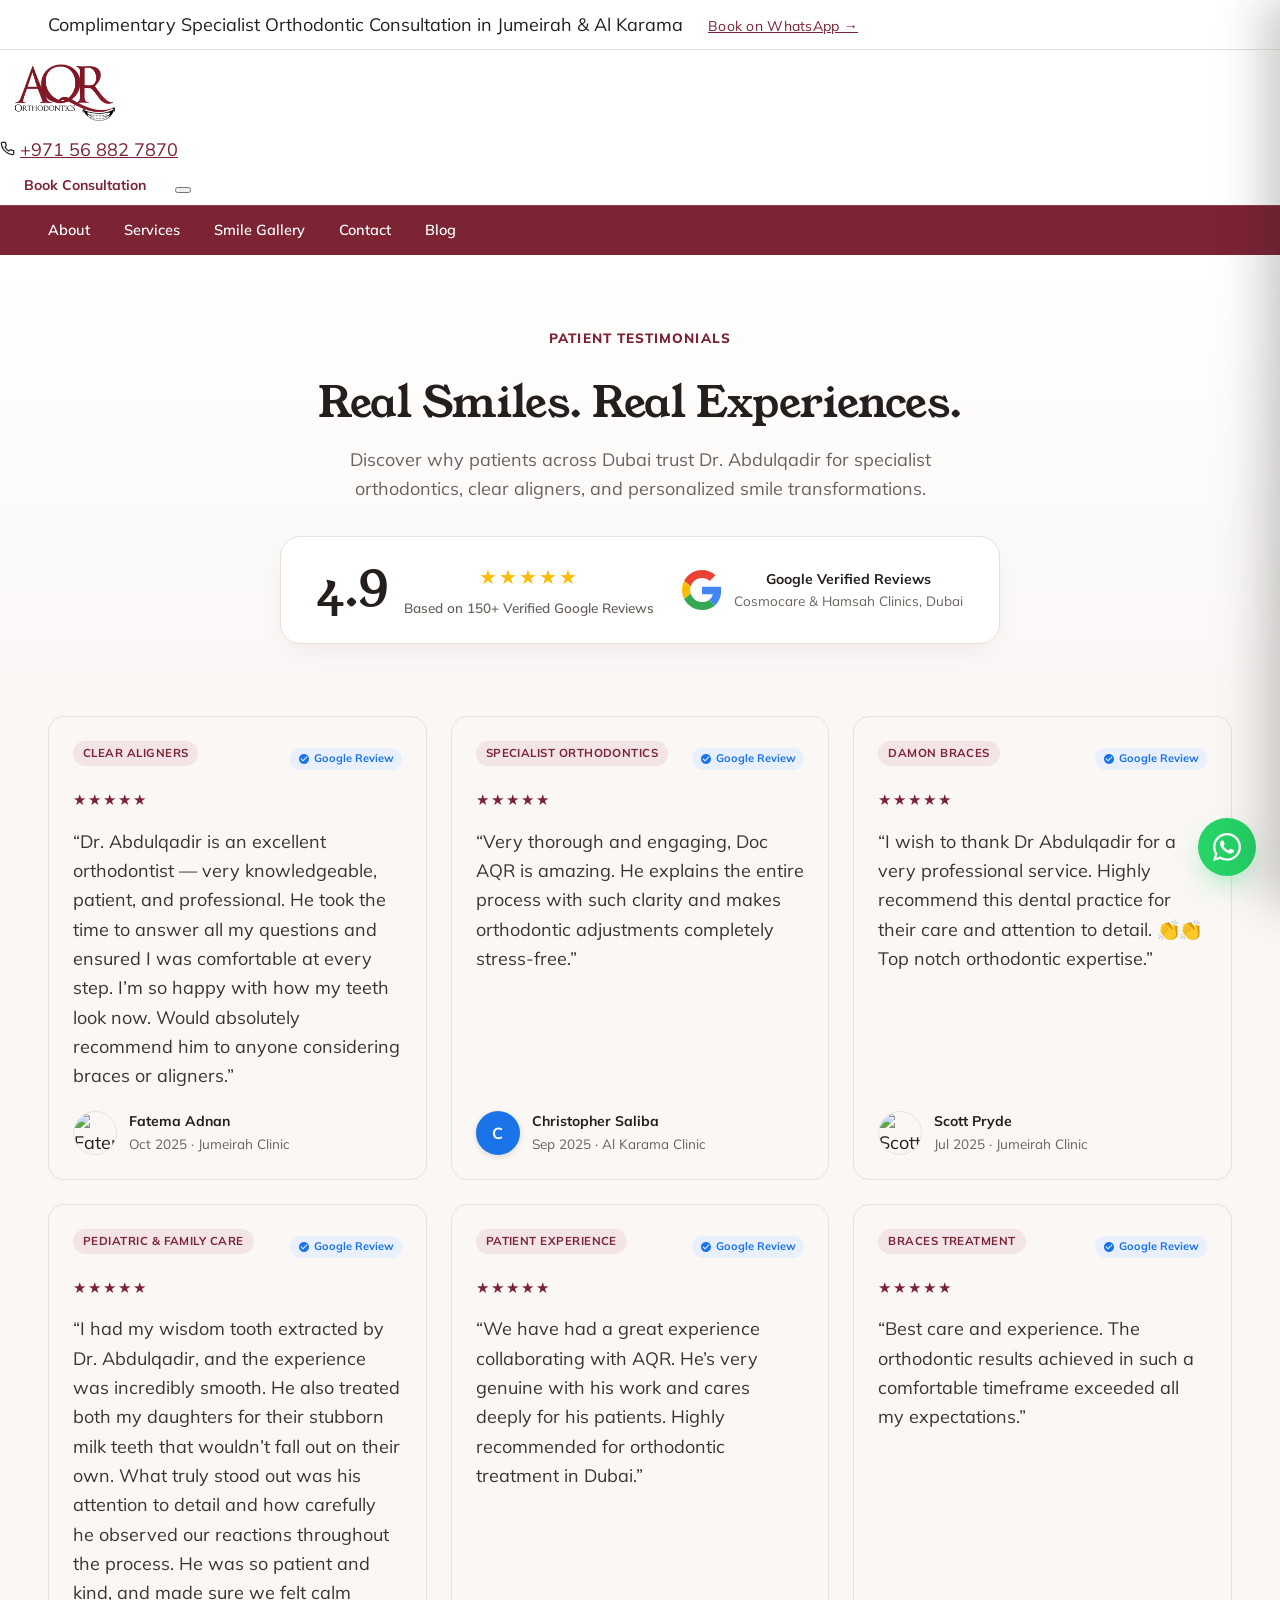
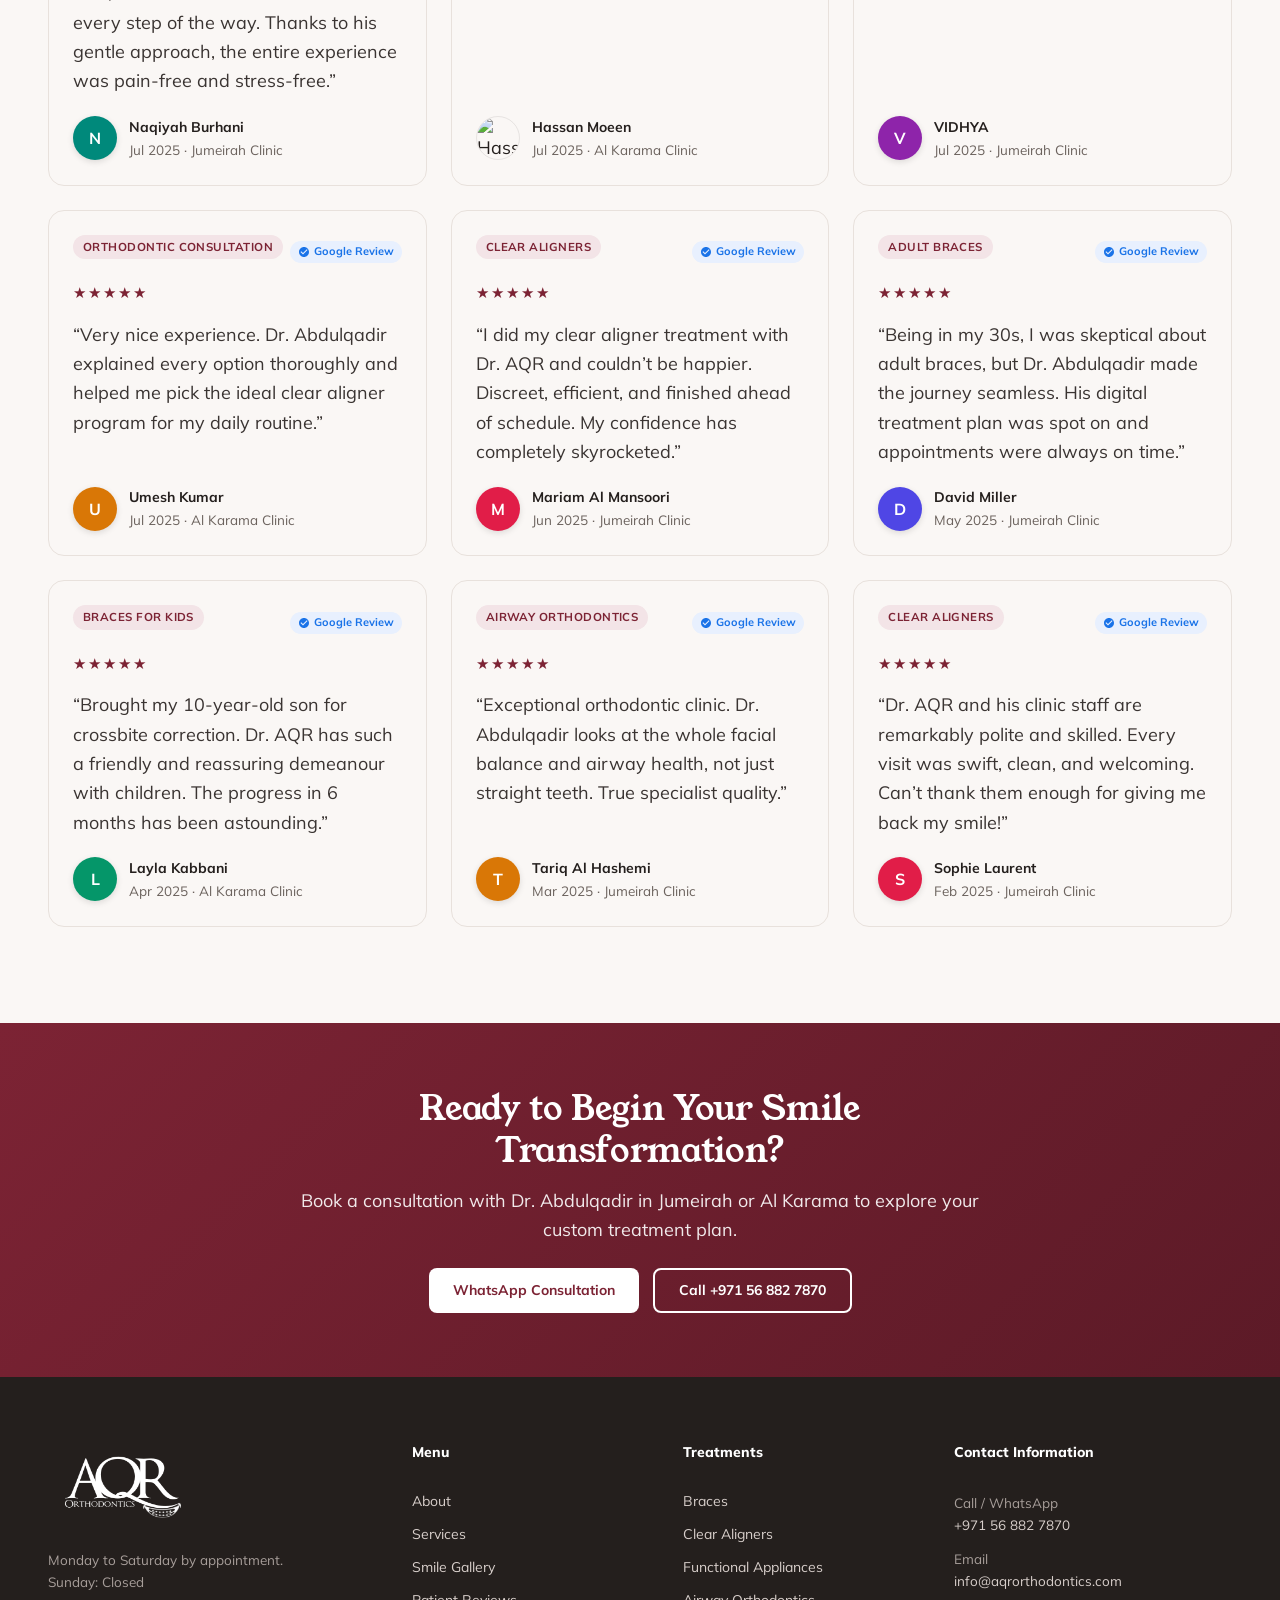
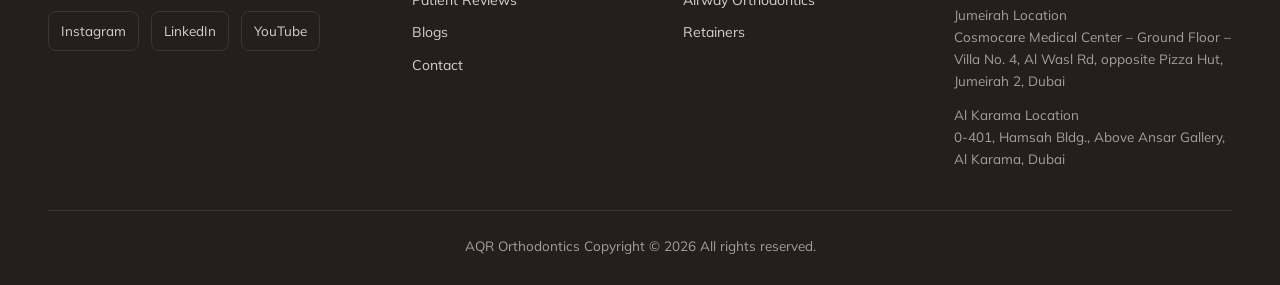
==== reviews.html @ ce96888a "enhancement" ====
<!DOCTYPE html>
<html lang="en">

<head>
  <meta charset="UTF-8">
  <meta name="viewport" content="width=device-width, initial-scale=1.0">
  <title>Patient Reviews &amp; Testimonials | AQR Orthodontics Dubai</title>
  <meta name="description"
    content="Read verified Google reviews and testimonials from patients treated by Dr. Abdulqadir at AQR Orthodontics in Jumeirah &amp; Al Karama, Dubai. 4.9-star rated orthodontist.">
  <link rel="icon" type="image/png" href="assets/aqr-logo.png">

  <!-- Google Fonts -->
  <link rel="preconnect" href="https://fonts.googleapis.com">
  <link rel="preconnect" href="https://fonts.gstatic.com" crossorigin>
  <link
    href="https://fonts.googleapis.com/css2?family=Mulish:ital,wght@0,300..900;1,300..900&amp;family=Young+Serif&amp;display=swap"
    rel="stylesheet">

  <link rel="stylesheet" href="css/styles.css">
</head>

<body>

  <!-- =========================================================
     TOP CONSULTATION ANNOUNCEMENT BAR
========================================================= -->
  <aside class="topbar" aria-label="Announcement">
    <div class="topbar__inner">
      <span class="topbar__text">Complimentary Specialist Orthodontic Consultation in Jumeirah &amp; Al Karama</span>
      <a href="https://api.whatsapp.com/send/?phone=971568827870&amp;text=Hi+AQR!+I+want+to+book+a+consultation&amp;type=phone_number&amp;app_absent=0"
        class="topbar__cta" target="_blank" rel="noopener">Book on WhatsApp &rarr;</a>
    </div>
  </aside>

  <!-- =========================================================
     HEADER &amp; NAVIGATION
========================================================= -->
  <header class="site-header">
    <a href="index.html" class="logo" aria-label="AQR Orthodontics homepage">
      <img src="assets/aqr-logo.png" alt="AQR Orthodontics" width="130" height="85">
    </a>

    <div class="header-right">
      <div class="header-phone">
        <svg viewBox="0 0 24 24" width="15" height="15" fill="none" stroke="currentColor" stroke-width="2"
          stroke-linecap="round" stroke-linejoin="round" aria-hidden="true">
          <path
            d="M22 16.92v3a2 2 0 0 1-2.18 2 19.79 19.79 0 0 1-8.63-3.07 19.5 19.5 0 0 1-6-6 19.79 19.79 0 0 1-3.07-8.67A2 2 0 0 1 4.11 2h3a2 2 0 0 1 2 1.72 12.84 12.84 0 0 0 .7 2.81 2 2 0 0 1-.45 2.11L8.09 9.91a16 16 0 0 0 6 6l1.27-1.27a2 2 0 0 1 2.11-.45 12.84 12.84 0 0 0 2.81.7A2 2 0 0 1 22 16.92z" />
        </svg>
        <a href="tel:+971568827870">+971 56 882 7870</a>
      </div>

      <a href="https://api.whatsapp.com/send/?phone=971568827870&amp;text=Hi+AQR!+I+want+to+book+a+consultation&amp;type=phone_number&amp;app_absent=0"
        class="btn btn--primary" target="_blank" rel="noopener">Book Consultation</a>

      <button type="button" class="menu-toggle" id="menu-toggle" aria-label="Open navigation menu"
        aria-controls="mobile-drawer" aria-expanded="false">
        <span class="menu-toggle__bar"></span>
        <span class="menu-toggle__bar"></span>
        <span class="menu-toggle__bar"></span>
      </button>
    </div>

    <!-- Desktop Main Navigation (No Reviews link per user specification) -->
    <nav class="mainnav" id="desktop-nav" aria-label="Primary">
      <a href="index.html#about">About</a>
      <a href="index.html#services">Services</a>
      <a href="smile-gallery.html">Smile Gallery</a>
      <a href="index.html#contact">Contact</a>
      <a href="https://aqrorthodontics.com/orthondontic-blog/">Blog</a>
    </nav>
  </header>

  <!-- Mobile &amp; Tablet Navigation Drawer &amp; Overlay -->
  <div class="mobile-drawer-overlay" id="mobile-drawer-overlay" aria-hidden="true"></div>
  <aside class="mobile-drawer" id="mobile-drawer" aria-label="Mobile Navigation" aria-hidden="true">
    <div class="mobile-drawer__header">
      <a href="index.html" class="mobile-drawer__logo" aria-label="AQR Orthodontics home">
        <img src="assets/aqr-logo.png" alt="AQR Orthodontics logo" width="110" height="72">
      </a>
      <button type="button" class="mobile-drawer__close" id="mobile-drawer-close" aria-label="Close menu">
        <svg viewBox="0 0 24 24" width="20" height="20" fill="none" stroke="currentColor" stroke-width="2.2"
          stroke-linecap="round" stroke-linejoin="round">
          <line x1="18" y1="6" x2="6" y2="18"></line>
          <line x1="6" y1="6" x2="18" y2="18"></line>
        </svg>
      </button>
    </div>

    <div class="mobile-drawer__body">
      <nav class="mobile-drawer__nav" aria-label="Mobile primary navigation">
        <a href="index.html#about" class="mobile-drawer__link">About Dr. AQR</a>
        <a href="index.html#services" class="mobile-drawer__link">Treatments &amp; Services</a>
        <a href="smile-gallery.html" class="mobile-drawer__link">Smile Gallery</a>
        <a href="index.html#contact" class="mobile-drawer__link">Clinics &amp; Contact</a>
        <a href="https://aqrorthodontics.com/orthondontic-blog/" class="mobile-drawer__link">Orthodontic Blog</a>
      </nav>

      <div class="mobile-drawer__contact">
        <div class="mobile-drawer__contact-item">
          <span class="mobile-drawer__contact-label">Call or WhatsApp</span>
          <a href="tel:+971568827870" class="mobile-drawer__contact-val">+971 56 882 7870</a>
        </div>
        <div class="mobile-drawer__contact-item">
          <span class="mobile-drawer__contact-label">Email Inquiries</span>
          <a href="mailto:info@aqrorthodontics.com" class="mobile-drawer__contact-val">info@aqrorthodontics.com</a>
        </div>
        <div class="mobile-drawer__contact-item">
          <span class="mobile-drawer__contact-label">Clinic Locations</span>
          <span class="mobile-drawer__contact-val">Jumeirah 2 &amp; Al Karama, Dubai</span>
        </div>
      </div>
    </div>

    <div class="mobile-drawer__footer">
      <a href="https://api.whatsapp.com/send/?phone=971568827870&amp;text=Hi+AQR!+I+want+to+book+a+consultation&amp;type=phone_number&amp;app_absent=0"
        class="btn btn--primary mobile-drawer__btn" target="_blank" rel="noopener">Book Consultation</a>
    </div>
  </aside>

  <main>
    <!-- =========================================================
       REVIEWS HERO &amp; GOOGLE SUMMARY
    ========================================================= -->
    <section class="reviews-page-hero">
      <div class="reviews-page-hero__inner">
        <span class="eyebrow">Patient Testimonials</span>
        <h1>Real Smiles. Real Experiences.</h1>
        <p>Discover why patients across Dubai trust Dr. Abdulqadir for specialist orthodontics, clear aligners, and personalized smile transformations.</p>

        <!-- Google Rating Summary Flash Card -->
        <div class="reviews-summary-card">
          <div class="reviews-summary-card__score">
            <span class="reviews-summary-card__num">4.9</span>
            <div>
              <div class="reviews-summary-card__stars" aria-label="5 out of 5 stars">&#9733;&#9733;&#9733;&#9733;&#9733;</div>
              <div class="reviews-summary-card__count">Based on 150+ Verified Google Reviews</div>
            </div>
          </div>

          <div class="reviews-summary-card__google">
            <svg viewBox="0 0 48 48" width="40" height="40" aria-hidden="true">
              <path fill="#EA4335" d="M24 9.5c3.54 0 6.71 1.22 9.21 3.6l6.85-6.85C35.9 2.38 30.47 0 24 0 14.62 0 6.51 5.38 2.56 13.22l7.98 6.19C12.43 13.72 17.74 9.5 24 9.5z"/>
              <path fill="#4285F4" d="M46.98 24.55c0-1.57-.15-3.09-.38-4.55H24v9.02h12.94c-.58 2.96-2.26 5.48-4.78 7.18l7.73 6c4.51-4.18 7.09-10.36 7.09-17.65z"/>
              <path fill="#FBBC05" d="M10.53 28.59c-.48-1.45-.76-2.99-.76-4.59s.27-3.14.76-4.59l-7.98-6.19C.92 16.46 0 20.12 0 24c0 3.88.92 7.54 2.56 10.78l7.97-6.19z"/>
              <path fill="#34A853" d="M24 48c6.48 0 11.93-2.13 15.89-5.81l-7.73-6c-2.15 1.45-4.92 2.3-8.16 2.3-6.26 0-11.57-4.22-13.47-9.91l-7.98 6.19C6.51 42.62 14.62 48 24 48z"/>
            </svg>
            <div>
              <div style="font-weight: 700; font-size: 14px; color: var(--text);">Google Verified Reviews</div>
              <div style="font-size: var(--caption-floor); color: var(--text-muted);">Cosmocare &amp; Hamsah Clinics, Dubai</div>
            </div>
          </div>
        </div>
      </div>
    </section>

    <!-- =========================================================
       REVIEWS FLASH CARDS GRID
    ========================================================= -->
    <section class="reviews-page-grid">
      <div class="reviews-page-grid__inner">

        <!-- Review 1: Fatema Adnan -->
        <article class="review-card">
          <div style="display: flex; justify-content: space-between; align-items: center;">
            <span class="review-card__tag">Clear Aligners</span>
            <span class="review-card__google-badge">
              <svg viewBox="0 0 24 24" width="12" height="12" fill="currentColor"><path d="M12 2C6.48 2 2 6.48 2 12s4.48 10 10 10 10-4.48 10-10S17.52 2 12 2zm-2 15l-5-5 1.41-1.41L10 14.17l7.59-7.59L19 8l-9 9z"/></svg>
              Google Review
            </span>
          </div>
          <div class="review-card__stars" aria-label="5 out of 5 stars">&#9733;&#9733;&#9733;&#9733;&#9733;</div>
          <p>&ldquo;Dr. Abdulqadir is an excellent orthodontist — very knowledgeable, patient, and professional. He took the time to answer all my questions and ensured I was comfortable at every step. I&rsquo;m so happy with how my teeth look now. Would absolutely recommend him to anyone considering braces or aligners.&rdquo;</p>
          <div class="review-card__author">
            <img
              src="https://aqrorthodontics.com/wp-content/uploads/2026/02/ChIJ5ZFYsEpDXz4R3YuX99fKbTQ_ed50928ca0d69084a063a001d5b5c2c1.jpg"
              alt="Fatema Adnan" class="review-card__avatar" loading="lazy">
            <div>
              <div class="review-card__name">fatema adnan</div>
              <div class="review-card__date">Oct 2025 &middot; Jumeirah Clinic</div>
            </div>
          </div>
        </article>

        <!-- Review 2: Christopher Saliba -->
        <article class="review-card">
          <div style="display: flex; justify-content: space-between; align-items: center;">
            <span class="review-card__tag">Specialist Orthodontics</span>
            <span class="review-card__google-badge">
              <svg viewBox="0 0 24 24" width="12" height="12" fill="currentColor"><path d="M12 2C6.48 2 2 6.48 2 12s4.48 10 10 10 10-4.48 10-10S17.52 2 12 2zm-2 15l-5-5 1.41-1.41L10 14.17l7.59-7.59L19 8l-9 9z"/></svg>
              Google Review
            </span>
          </div>
          <div class="review-card__stars" aria-label="5 out of 5 stars">&#9733;&#9733;&#9733;&#9733;&#9733;</div>
          <p>&ldquo;Very thorough and engaging, Doc AQR is amazing. He explains the entire process with such clarity and makes orthodontic adjustments completely stress-free.&rdquo;</p>
          <div class="review-card__author">
            <div class="review-card__avatar review-card__avatar--initial review-card__avatar--blue" aria-hidden="true">C</div>
            <div>
              <div class="review-card__name">christopher saliba</div>
              <div class="review-card__date">Sep 2025 &middot; Al Karama Clinic</div>
            </div>
          </div>
        </article>

        <!-- Review 3: Scott Pryde -->
        <article class="review-card">
          <div style="display: flex; justify-content: space-between; align-items: center;">
            <span class="review-card__tag">Damon Braces</span>
            <span class="review-card__google-badge">
              <svg viewBox="0 0 24 24" width="12" height="12" fill="currentColor"><path d="M12 2C6.48 2 2 6.48 2 12s4.48 10 10 10 10-4.48 10-10S17.52 2 12 2zm-2 15l-5-5 1.41-1.41L10 14.17l7.59-7.59L19 8l-9 9z"/></svg>
              Google Review
            </span>
          </div>
          <div class="review-card__stars" aria-label="5 out of 5 stars">&#9733;&#9733;&#9733;&#9733;&#9733;</div>
          <p>&ldquo;I wish to thank Dr Abdulqadir for a very professional service. Highly recommend this dental practice for their care and attention to detail. 👏👏 Top notch orthodontic expertise.&rdquo;</p>
          <div class="review-card__author">
            <img
              src="https://aqrorthodontics.com/wp-content/uploads/2026/02/ChIJ5ZFYsEpDXz4R3YuX99fKbTQ_5629ad4e1f9192af911d274aab89fded.jpg"
              alt="Scott Pryde" class="review-card__avatar" loading="lazy">
            <div>
              <div class="review-card__name">scott pryde</div>
              <div class="review-card__date">Jul 2025 &middot; Jumeirah Clinic</div>
            </div>
          </div>
        </article>

        <!-- Review 4: Naqiyah Burhani -->
        <article class="review-card">
          <div style="display: flex; justify-content: space-between; align-items: center;">
            <span class="review-card__tag">Pediatric &amp; Family Care</span>
            <span class="review-card__google-badge">
              <svg viewBox="0 0 24 24" width="12" height="12" fill="currentColor"><path d="M12 2C6.48 2 2 6.48 2 12s4.48 10 10 10 10-4.48 10-10S17.52 2 12 2zm-2 15l-5-5 1.41-1.41L10 14.17l7.59-7.59L19 8l-9 9z"/></svg>
              Google Review
            </span>
          </div>
          <div class="review-card__stars" aria-label="5 out of 5 stars">&#9733;&#9733;&#9733;&#9733;&#9733;</div>
          <p>&ldquo;I had my wisdom tooth extracted by Dr. Abdulqadir, and the experience was incredibly smooth. He also treated both my daughters for their stubborn milk teeth that wouldn&rsquo;t fall out on their own. What truly stood out was his attention to detail and how carefully he observed our reactions throughout the process. He was so patient and kind, and made sure we felt calm every step of the way. Thanks to his gentle approach, the entire experience was pain-free and stress-free.&rdquo;</p>
          <div class="review-card__author">
            <div class="review-card__avatar review-card__avatar--initial review-card__avatar--teal" aria-hidden="true">N</div>
            <div>
              <div class="review-card__name">Naqiyah Burhani</div>
              <div class="review-card__date">Jul 2025 &middot; Jumeirah Clinic</div>
            </div>
          </div>
        </article>

        <!-- Review 5: Hassan Moeen -->
        <article class="review-card">
          <div style="display: flex; justify-content: space-between; align-items: center;">
            <span class="review-card__tag">Patient Experience</span>
            <span class="review-card__google-badge">
              <svg viewBox="0 0 24 24" width="12" height="12" fill="currentColor"><path d="M12 2C6.48 2 2 6.48 2 12s4.48 10 10 10 10-4.48 10-10S17.52 2 12 2zm-2 15l-5-5 1.41-1.41L10 14.17l7.59-7.59L19 8l-9 9z"/></svg>
              Google Review
            </span>
          </div>
          <div class="review-card__stars" aria-label="5 out of 5 stars">&#9733;&#9733;&#9733;&#9733;&#9733;</div>
          <p>&ldquo;We have had a great experience collaborating with AQR. He&rsquo;s very genuine with his work and cares deeply for his patients. Highly recommended for orthodontic treatment in Dubai.&rdquo;</p>
          <div class="review-card__author">
            <img
              src="https://lh3.googleusercontent.com/a-/ALV-UjUytB8Oy0YiOt6_mcYIlPErDlWChbHyKubDIVBCDsAKtUYdPgc4=s56-c-rp-mo-br100"
              alt="Hassan Moeen" class="review-card__avatar" loading="lazy">
            <div>
              <div class="review-card__name">Hassan Moeen</div>
              <div class="review-card__date">Jul 2025 &middot; Al Karama Clinic</div>
            </div>
          </div>
        </article>

        <!-- Review 6: VIDHYA -->
        <article class="review-card">
          <div style="display: flex; justify-content: space-between; align-items: center;">
            <span class="review-card__tag">Braces Treatment</span>
            <span class="review-card__google-badge">
              <svg viewBox="0 0 24 24" width="12" height="12" fill="currentColor"><path d="M12 2C6.48 2 2 6.48 2 12s4.48 10 10 10 10-4.48 10-10S17.52 2 12 2zm-2 15l-5-5 1.41-1.41L10 14.17l7.59-7.59L19 8l-9 9z"/></svg>
              Google Review
            </span>
          </div>
          <div class="review-card__stars" aria-label="5 out of 5 stars">&#9733;&#9733;&#9733;&#9733;&#9733;</div>
          <p>&ldquo;Best care and experience. The orthodontic results achieved in such a comfortable timeframe exceeded all my expectations.&rdquo;</p>
          <div class="review-card__author">
            <div class="review-card__avatar review-card__avatar--initial review-card__avatar--purple" aria-hidden="true">V</div>
            <div>
              <div class="review-card__name">VIDHYA</div>
              <div class="review-card__date">Jul 2025 &middot; Jumeirah Clinic</div>
            </div>
          </div>
        </article>

        <!-- Review 7: Umesh Kumar -->
        <article class="review-card">
          <div style="display: flex; justify-content: space-between; align-items: center;">
            <span class="review-card__tag">Orthodontic Consultation</span>
            <span class="review-card__google-badge">
              <svg viewBox="0 0 24 24" width="12" height="12" fill="currentColor"><path d="M12 2C6.48 2 2 6.48 2 12s4.48 10 10 10 10-4.48 10-10S17.52 2 12 2zm-2 15l-5-5 1.41-1.41L10 14.17l7.59-7.59L19 8l-9 9z"/></svg>
              Google Review
            </span>
          </div>
          <div class="review-card__stars" aria-label="5 out of 5 stars">&#9733;&#9733;&#9733;&#9733;&#9733;</div>
          <p>&ldquo;Very nice experience. Dr. Abdulqadir explained every option thoroughly and helped me pick the ideal clear aligner program for my daily routine.&rdquo;</p>
          <div class="review-card__author">
            <div class="review-card__avatar review-card__avatar--initial review-card__avatar--amber" aria-hidden="true">U</div>
            <div>
              <div class="review-card__name">Umesh Kumar</div>
              <div class="review-card__date">Jul 2025 &middot; Al Karama Clinic</div>
            </div>
          </div>
        </article>

        <!-- Review 8: Mariam Al Mansoori -->
        <article class="review-card">
          <div style="display: flex; justify-content: space-between; align-items: center;">
            <span class="review-card__tag">Clear Aligners</span>
            <span class="review-card__google-badge">
              <svg viewBox="0 0 24 24" width="12" height="12" fill="currentColor"><path d="M12 2C6.48 2 2 6.48 2 12s4.48 10 10 10 10-4.48 10-10S17.52 2 12 2zm-2 15l-5-5 1.41-1.41L10 14.17l7.59-7.59L19 8l-9 9z"/></svg>
              Google Review
            </span>
          </div>
          <div class="review-card__stars" aria-label="5 out of 5 stars">&#9733;&#9733;&#9733;&#9733;&#9733;</div>
          <p>&ldquo;I did my clear aligner treatment with Dr. AQR and couldn&rsquo;t be happier. Discreet, efficient, and finished ahead of schedule. My confidence has completely skyrocketed.&rdquo;</p>
          <div class="review-card__author">
            <div class="review-card__avatar review-card__avatar--initial review-card__avatar--rose" aria-hidden="true">M</div>
            <div>
              <div class="review-card__name">Mariam Al Mansoori</div>
              <div class="review-card__date">Jun 2025 &middot; Jumeirah Clinic</div>
            </div>
          </div>
        </article>

        <!-- Review 9: David Miller -->
        <article class="review-card">
          <div style="display: flex; justify-content: space-between; align-items: center;">
            <span class="review-card__tag">Adult Braces</span>
            <span class="review-card__google-badge">
              <svg viewBox="0 0 24 24" width="12" height="12" fill="currentColor"><path d="M12 2C6.48 2 2 6.48 2 12s4.48 10 10 10 10-4.48 10-10S17.52 2 12 2zm-2 15l-5-5 1.41-1.41L10 14.17l7.59-7.59L19 8l-9 9z"/></svg>
              Google Review
            </span>
          </div>
          <div class="review-card__stars" aria-label="5 out of 5 stars">&#9733;&#9733;&#9733;&#9733;&#9733;</div>
          <p>&ldquo;Being in my 30s, I was skeptical about adult braces, but Dr. Abdulqadir made the journey seamless. His digital treatment plan was spot on and appointments were always on time.&rdquo;</p>
          <div class="review-card__author">
            <div class="review-card__avatar review-card__avatar--initial review-card__avatar--indigo" aria-hidden="true">D</div>
            <div>
              <div class="review-card__name">David Miller</div>
              <div class="review-card__date">May 2025 &middot; Jumeirah Clinic</div>
            </div>
          </div>
        </article>

        <!-- Review 10: Layla Kabbani -->
        <article class="review-card">
          <div style="display: flex; justify-content: space-between; align-items: center;">
            <span class="review-card__tag">Braces for Kids</span>
            <span class="review-card__google-badge">
              <svg viewBox="0 0 24 24" width="12" height="12" fill="currentColor"><path d="M12 2C6.48 2 2 6.48 2 12s4.48 10 10 10 10-4.48 10-10S17.52 2 12 2zm-2 15l-5-5 1.41-1.41L10 14.17l7.59-7.59L19 8l-9 9z"/></svg>
              Google Review
            </span>
          </div>
          <div class="review-card__stars" aria-label="5 out of 5 stars">&#9733;&#9733;&#9733;&#9733;&#9733;</div>
          <p>&ldquo;Brought my 10-year-old son for crossbite correction. Dr. AQR has such a friendly and reassuring demeanour with children. The progress in 6 months has been astounding.&rdquo;</p>
          <div class="review-card__author">
            <div class="review-card__avatar review-card__avatar--initial review-card__avatar--emerald" aria-hidden="true">L</div>
            <div>
              <div class="review-card__name">Layla Kabbani</div>
              <div class="review-card__date">Apr 2025 &middot; Al Karama Clinic</div>
            </div>
          </div>
        </article>

        <!-- Review 11: Tariq Al Hashemi -->
        <article class="review-card">
          <div style="display: flex; justify-content: space-between; align-items: center;">
            <span class="review-card__tag">Airway Orthodontics</span>
            <span class="review-card__google-badge">
              <svg viewBox="0 0 24 24" width="12" height="12" fill="currentColor"><path d="M12 2C6.48 2 2 6.48 2 12s4.48 10 10 10 10-4.48 10-10S17.52 2 12 2zm-2 15l-5-5 1.41-1.41L10 14.17l7.59-7.59L19 8l-9 9z"/></svg>
              Google Review
            </span>
          </div>
          <div class="review-card__stars" aria-label="5 out of 5 stars">&#9733;&#9733;&#9733;&#9733;&#9733;</div>
          <p>&ldquo;Exceptional orthodontic clinic. Dr. Abdulqadir looks at the whole facial balance and airway health, not just straight teeth. True specialist quality.&rdquo;</p>
          <div class="review-card__author">
            <div class="review-card__avatar review-card__avatar--initial review-card__avatar--amber" aria-hidden="true">T</div>
            <div>
              <div class="review-card__name">Tariq Al Hashemi</div>
              <div class="review-card__date">Mar 2025 &middot; Jumeirah Clinic</div>
            </div>
          </div>
        </article>

        <!-- Review 12: Sophie Laurent -->
        <article class="review-card">
          <div style="display: flex; justify-content: space-between; align-items: center;">
            <span class="review-card__tag">Clear Aligners</span>
            <span class="review-card__google-badge">
              <svg viewBox="0 0 24 24" width="12" height="12" fill="currentColor"><path d="M12 2C6.48 2 2 6.48 2 12s4.48 10 10 10 10-4.48 10-10S17.52 2 12 2zm-2 15l-5-5 1.41-1.41L10 14.17l7.59-7.59L19 8l-9 9z"/></svg>
              Google Review
            </span>
          </div>
          <div class="review-card__stars" aria-label="5 out of 5 stars">&#9733;&#9733;&#9733;&#9733;&#9733;</div>
          <p>&ldquo;Dr. AQR and his clinic staff are remarkably polite and skilled. Every visit was swift, clean, and welcoming. Can&rsquo;t thank them enough for giving me back my smile!&rdquo;</p>
          <div class="review-card__author">
            <div class="review-card__avatar review-card__avatar--initial review-card__avatar--rose" aria-hidden="true">S</div>
            <div>
              <div class="review-card__name">Sophie Laurent</div>
              <div class="review-card__date">Feb 2025 &middot; Jumeirah Clinic</div>
            </div>
          </div>
        </article>

      </div>
    </section>

    <!-- =========================================================
       CONSULTATION CTA SECTION
    ========================================================= -->
    <section class="banner-cta">
      <div class="banner-cta__inner">
        <h2>Ready to Begin Your Smile Transformation?</h2>
        <p>Book a consultation with Dr. Abdulqadir in Jumeirah or Al Karama to explore your custom treatment plan.</p>
        <div class="banner-cta__actions">
          <a href="https://api.whatsapp.com/send/?phone=971568827870&amp;text=Hi+AQR!+I+want+to+book+a+consultation&amp;type=phone_number&amp;app_absent=0"
            class="btn btn--white" target="_blank" rel="noopener">WhatsApp Consultation</a>
          <a href="tel:+971568827870" class="btn btn--outline-white">Call +971 56 882 7870</a>
        </div>
      </div>
    </section>
  </main>

  <!-- =========================================================
     FOOTER
========================================================= -->
  <footer class="site-footer">
    <div class="site-footer__grid">
      <div class="site-footer__brand">
        <img src="assets/aqr-logo.png" alt="AQR Orthodontics" width="150" height="52" class="site-footer__logo">
        <p>Monday to Saturday by appointment.<br>Sunday: Closed</p>
        <div class="site-footer__social">
          <a href="https://www.instagram.com/aqr_orthodontics/">Instagram</a>
          <a href="https://www.linkedin.com/in/dr-aqr/?originalSubdomain=ae">LinkedIn</a>
          <a href="https://www.youtube.com/@AqrOrthodontics">YouTube</a>
        </div>
      </div>

      <div class="site-footer__col">
        <div class="site-footer__heading">Menu</div>
        <a href="index.html#about">About</a>
        <a href="index.html#services">Services</a>
        <a href="smile-gallery.html">Smile Gallery</a>
        <a href="reviews.html">Patient Reviews</a>
        <a href="https://aqrorthodontics.com/orthondontic-blog/">Blogs</a>
        <a href="index.html#contact">Contact</a>
      </div>

      <div class="site-footer__col">
        <div class="site-footer__heading">Treatments</div>
        <a href="https://aqrorthodontics.com/braces-for-kids/">Braces</a>
        <a href="https://aqrorthodontics.com/clear-aligners-in-dubai/">Clear Aligners</a>
        <a href="https://aqrorthodontics.com/functional-orthodontics-in-dubai/">Functional Appliances</a>
        <a href="https://aqrorthodontics.com/airway-dentistry/">Airway Orthodontics</a>
        <a href="https://aqrorthodontics.com/teeth-retainers/">Retainers</a>
      </div>

      <div class="site-footer__col site-footer__col--contact">
        <div class="site-footer__heading">Contact Information</div>
        <div>Call / WhatsApp<br><a href="tel:+971568827870">+971 56 882 7870</a></div>
        <div>Email<br><a href="mailto:info@aqrorthodontics.com">info@aqrorthodontics.com</a></div>
        <div>Jumeirah Location<br>Cosmocare Medical Center &ndash; Ground Floor &ndash; Villa No. 4, Al Wasl Rd, opposite Pizza Hut, Jumeirah 2, Dubai</div>
        <div>Al Karama Location<br>0-401, Hamsah Bldg., Above Ansar Gallery, Al Karama, Dubai</div>
      </div>
    </div>
    <div class="site-footer__copy">AQR Orthodontics Copyright &copy; 2026 All rights reserved.</div>
  </footer>

  <!-- =========================================================
     STICKY WHATSAPP BUTTON
========================================================= -->
  <a href="https://api.whatsapp.com/send/?phone=971568827870&amp;text=Hi+AQR!+I+need+more+info+about+AQR&amp;type=phone_number&amp;app_absent=0"
    target="_blank" rel="noopener" class="whatsapp-fab" aria-label="Chat on WhatsApp">
    <svg viewBox="0 0 448 512" width="30" height="30" fill="currentColor" aria-hidden="true">
      <path
        d="M380.9 97.1C339 55.1 283.2 32 223.9 32c-122.4 0-222 99.6-222 222 0 39.1 10.2 77.3 29.6 111L0 480l117.7-30.9c32.4 17.7 68.9 27 106.1 27h.1c122.3 0 224.1-99.6 224.1-222 0-59.3-25.2-115-67.1-157zm-157 341.6c-33.2 0-65.7-8.9-94-25.7l-6.7-4-69.8 18.3L72 359.2l-4.4-7c-18.5-29.4-28.2-63.3-28.2-98.2 0-101.7 82.8-184.5 184.6-184.5 49.3 0 95.6 19.2 130.4 54.1 34.8 34.9 56.2 81.2 56.1 130.5 0 101.8-84.9 184.6-186.6 184.6zm101.2-138.2c-5.5-2.8-32.8-16.2-37.9-18-5.1-1.9-8.8-2.8-12.5 2.8-3.7 5.6-14.3 18-17.6 21.8-3.2 3.7-6.5 4.2-12 1.4-32.6-16.3-54-29.1-75.5-66-5.7-9.8 5.7-9.1 16.3-30.3 1.8-3.7.9-6.9-.5-9.7-1.4-2.8-12.5-30.1-17.1-41.2-4.5-10.8-9.1-9.3-12.5-9.5-3.2-.2-6.9-.2-10.6-.2-3.7 0-9.7 1.4-14.8 6.9-5.1 5.6-19.4 19-19.4 46.3 0 27.3 19.9 53.7 22.6 57.4 2.8 3.7 39.1 59.7 94.8 83.8 35.2 15.2 49 16.5 66.6 13.9 10.7-1.6 32.8-13.4 37.4-26.4 4.6-13 4.6-24.1 3.2-26.4-1.3-2.5-5-3.9-10.5-6.6z" />
    </svg>
  </a>

  <!-- Mobile Drawer Toggle Script -->
  <script>
    const menuToggle = document.getElementById('menu-toggle');
    const drawerClose = document.getElementById('mobile-drawer-close');
    const drawerOverlay = document.getElementById('mobile-drawer-overlay');
    const drawer = document.getElementById('mobile-drawer');

    function openDrawer() {
      drawer.classList.add('is-open');
      drawerOverlay.classList.add('is-open');
      menuToggle.setAttribute('aria-expanded', 'true');
      document.body.style.overflow = 'hidden';
    }

    function closeDrawer() {
      drawer.classList.remove('is-open');
      drawerOverlay.classList.remove('is-open');
      menuToggle.setAttribute('aria-expanded', 'false');
      document.body.style.overflow = '';
    }

    if (menuToggle) menuToggle.addEventListener('click', openDrawer);
    if (drawerClose) drawerClose.addEventListener('click', closeDrawer);
    if (drawerOverlay) drawerOverlay.addEventListener('click', closeDrawer);
  </script>
</body>

</html>
---- css/styles.css ----
/* =========================================================
   AQR ORTHODONTICS — DESIGN TOKENS
========================================================= */
:root {
  --maroon: #7C2334;
  --maroon-dark: #5C1A27;
  --pink-light: #F3E4E7;
  --dark: #241F1D;
  --dark-soft: #322A27;
  --cream: #FAF7F5;
  --white: #FFFFFF;
  --border: #E8E1DC;
  --text: #241F1D;
  --text-muted: #6B625D;
  --text-body: #3A3432;
  --whatsapp: #25D366;

  --footer-bg: #241F1D;
  --footer-text: #D8CFCB;
  --footer-muted: #A79E9A;
  --footer-border: #3A3432;

  --font-serif: "Young Serif", Georgia, serif;
  --font-sans: 'Mulish', -apple-system, BlinkMacSystemFont, 'Segoe UI', sans-serif;

  /* Typography Details:
     - Body size: 16.5 -> 18 px, fluid
     - Line height ratio: 1.63
     - Caption floor: 13.5 px minimum */
  --font-size-body: clamp(16.5px, 15.75px + 0.2vw, 18px);
  --line-height-body: 1.63;
  --caption-floor: 13.5px;

  /* Heading Hierarchy Tokens (Fluid & Harmonious) */
  --font-size-h1: clamp(30px, 5.2vw + 10px, 42px);
  --font-size-h2: clamp(23px, 3vw + 11px, 34px);
  --font-size-h3: clamp(18px, 1.5vw + 12px, 21px);
  --line-height-h1: 1.18;
  --line-height-h2: 1.25;
  --line-height-h3: 1.35;

  --shadow-soft: 0 20px 50px -30px rgba(36, 31, 29, 0.4);
  --shadow-card: 0 24px 44px -22px rgba(36, 31, 29, 0.45);

  --gutter: 48px;
}

.young-serif-regular {
  font-family: "Young Serif", serif;
  font-weight: 400;
  font-style: normal;
}

@media (max-width: 640px) {
  :root {
    --gutter: 20px;
  }

  .why-choose {
    padding-top: 0 !important;
  }
}

/* =========================================================
   RESET
========================================================= */
* {
  box-sizing: border-box;
}

html {
  scroll-behavior: smooth;
}

body {
  margin: 0;
  font-family: var(--font-sans);
  font-size: var(--font-size-body);
  line-height: var(--line-height-body);
  color: var(--text);
  background: var(--white);
  width: 100%;
  overflow-x: hidden;
}

img {
  max-width: 100%;
  display: block;
}

a {
  color: var(--maroon);
}

a:hover {
  color: var(--maroon-dark);
}

::selection {
  background: var(--maroon);
  color: #fff;
}

h1,
h2,
h3 {
  font-family: var(--font-serif);
  font-weight: 400;
  font-style: normal;
  margin: 0;
  letter-spacing: -0.01em;
}

h1 {
  font-size: var(--font-size-h1);
  line-height: var(--line-height-h1);
}

h2 {
  font-size: var(--font-size-h2);
  line-height: var(--line-height-h2);
}

h3 {
  font-size: var(--font-size-h3);
  line-height: var(--line-height-h3);
}

p {
  margin: 0;
  line-height: var(--line-height-body);
}

button {
  font-family: inherit;
}

:focus-visible {
  outline: 2px solid var(--maroon);
  outline-offset: 2px;
}

@media (prefers-reduced-motion: reduce) {
  html {
    scroll-behavior: auto;
  }

  * {
    transition-duration: 0.01ms !important;
    animation-duration: 0.01ms !important;
  }
}

/* =========================================================
   SHARED UI
========================================================= */
.eyebrow {
  display: block;
  color: var(--maroon);
  font-weight: 800;
  letter-spacing: 0.08em;
  text-transform: uppercase;
  font-size: var(--caption-floor);
  margin-bottom: 12px;
}

.eyebrow--pill {
  display: inline-flex;
  align-self: flex-start;
  background: var(--pink-light);
  padding: 8px 16px;
  border-radius: 999px;
  margin-bottom: 0;
}

.section-head {
  text-align: center;
  max-width: 680px;
  margin: 0 auto 56px;
}

.section-head h2 {
  font-size: var(--font-size-h2);
  line-height: var(--line-height-h2);
  font-weight: 400;
}

.section-lede {
  font-size: var(--font-size-body);
  line-height: var(--line-height-body);
  color: var(--text-muted);
  margin-top: 12px;
}

.btn {
  display: inline-flex;
  align-items: center;
  gap: 8px;
  text-decoration: none;
  font-weight: 700;
  font-size: 14px;
  padding: 12px 24px;
  border-radius: 8px;
  border: none;
  cursor: pointer;
  line-height: 1.2;
}

.btn--lg {
  font-size: 15px;
  padding: 14px 26px;
}

.btn--maroon {
  background: var(--maroon);
  color: #fff;
}

.btn--maroon:hover {
  background: var(--maroon-dark);
  color: #fff;
}

.btn--whatsapp {
  background: var(--whatsapp);
  color: #fff;
  border: 2px solid;
}

.btn--whatsapp:hover {
  background: #1fb457;
  color: #fff;
}

.btn--outline {
  background: transparent;
  color: var(--maroon);
  border: 2px solid var(--maroon);
}

.btn--outline:hover {
  background: var(--pink-light);
}

.btn--light {
  background: #fff;
  color: var(--maroon);
}

.btn--light:hover {
  background: #f2eae7;
}

.btn__icon {
  font-size: 16px;
  display: inline-flex;
  align-items: center;
  justify-content: center;
  line-height: 1;
  flex-shrink: 0;
}

.btn__icon svg {
  display: block;
  width: 18px;
  height: 18px;
}

.text-link {
  font-weight: 700;
  font-size: 14px;
  text-decoration: none;
  color: var(--maroon);
}

.tag {
  display: inline-block;
  background: var(--maroon);
  color: #fff;
  font-size: var(--caption-floor);
  font-weight: 700;
  padding: 5px 12px;
  border-radius: 999px;
}

/* Placeholder image slot — swap the background-image / replace with a real <img> per developer notes */
.img-slot {
  position: relative;
  width: 100%;
  height: 100%;
  min-height: 120px;
  background: linear-gradient(135deg, #F3EFEC, #EAE3DE);
  display: flex;
  align-items: center;
  justify-content: center;
  color: #9C938D;
  font-size: var(--caption-floor);
  font-weight: 600;
  text-align: center;
  padding: 10px;
  border-radius: 4px;
  overflow: hidden;
}

.img-slot::before {
  content: "";
  display: block;
  position: absolute;
  top: 50%;
  left: 50%;
  width: 28px;
  height: 28px;
  transform: translate(-50%, calc(-50% - 14px));
  background-color: currentColor;
  opacity: 0.35;
  -webkit-mask: url("data:image/svg+xml;utf8,<svg xmlns='http://www.w3.org/2000/svg' viewBox='0 0 24 24'><path d='M21 19V5a2 2 0 0 0-2-2H5a2 2 0 0 0-2 2v14a2 2 0 0 0 2 2h14a2 2 0 0 0 2-2zM8.5 13.5l2.5 3.01L14.5 12l4.5 6H5l3.5-4.5z'/></svg>") center / contain no-repeat;
  mask: url("data:image/svg+xml;utf8,<svg xmlns='http://www.w3.org/2000/svg' viewBox='0 0 24 24'><path d='M21 19V5a2 2 0 0 0-2-2H5a2 2 0 0 0-2 2v14a2 2 0 0 0 2 2h14a2 2 0 0 0 2-2zM8.5 13.5l2.5 3.01L14.5 12l4.5 6H5l3.5-4.5z'/></svg>") center / contain no-repeat;
}

.img-slot::after {
  content: attr(data-label);
  position: relative;
  margin-top: 22px;
  max-width: 90%;
}

.img-slot--half {
  border-radius: 0;
}

.img-slot--rounded-md {
  border-radius: 14px;
  height: 260px;
}

.img-slot--rounded-lg {
  border-radius: 18px;
  height: 420px;
}

.img-slot--avatar {
  border-radius: 50%;
  width: 40px;
  height: 40px;
  flex-shrink: 0;
}

.img-slot--avatar::before {
  width: 14px;
  height: 14px;
  transform: translate(-50%, -50%);
}

.img-slot--avatar::after {
  content: "";
}

.video-slot {
  width: 100%;
  height: 190px;
  background: repeating-linear-gradient(135deg, var(--dark), var(--dark) 10px, var(--dark-soft) 10px, var(--dark-soft) 20px);
  display: flex;
  align-items: center;
  justify-content: center;
  position: relative;
}

.video-slot--lg {
  height: 340px;
  border-radius: 14px;
  flex-direction: column;
  gap: 14px;
}

.video-slot__label {
  position: absolute;
  bottom: 10px;
  left: 12px;
  color: #fff;
  font-family: monospace;
  font-size: var(--caption-floor);
  letter-spacing: 0.03em;
}

.video-slot--lg .video-slot__label {
  position: static;
  font-size: var(--caption-floor);
}

.play-btn {
  width: 56px;
  height: 56px;
  border-radius: 50%;
  background: rgba(255, 255, 255, 0.9);
  display: flex;
  align-items: center;
  justify-content: center;
  font-size: 20px;
  color: var(--maroon);
}

.play-btn--lg {
  width: 68px;
  height: 68px;
  font-size: 24px;
  background: rgba(255, 255, 255, 0.92);
}

/* =========================================================
   SITE HEADER & NAVIGATION
========================================================= */
.site-header {
  position: relative;
  z-index: 90;
  background: #FFFFFF;
}

.topbar {
  display: flex;
  align-items: center;
  justify-content: space-between;
  padding: 10px var(--gutter);
  background: #FFFFFF;
  border-bottom: 1px solid var(--border);
  gap: 16px;
}

.topbar__logo {
  display: flex;
  align-items: center;
  gap: 10px;
  text-decoration: none;
  flex-shrink: 0;
}

.topbar__logo img {
  height: 52px;
  width: auto;
  object-fit: contain;
  display: block;
  transition: transform 0.25s ease;
}

.topbar__logo:hover img {
  transform: scale(1.02);
}

.topbar__right {
  display: flex;
  align-items: center;
  gap: 22px;
}

.topbar__location {
  display: flex;
  align-items: center;
  gap: 8px;
  color: var(--maroon);
  font-weight: 700;
  font-size: 14px;
  background: #FAF7F5;
  padding: 6px 14px;
  border-radius: 20px;
  border: 1px solid rgba(232, 225, 220, 0.85);
  letter-spacing: 0.01em;
}

.topbar__location .dot {
  width: 7px;
  height: 7px;
  border-radius: 50%;
  background: var(--maroon);
  display: inline-block;
}

.topbar__phone {
  display: flex;
  align-items: center;
  gap: 9px;
  text-decoration: none;
  color: var(--text);
  font-weight: 700;
  font-size: 14.5px;
  transition: color 0.2s ease;
}

.topbar__phone:hover {
  color: var(--maroon);
}

.topbar__phone-icon {
  width: 32px;
  height: 32px;
  border-radius: 50%;
  background: var(--maroon);
  color: #fff;
  display: flex;
  align-items: center;
  justify-content: center;
  font-size: 13.5px;
  box-shadow: 0 4px 10px rgba(124, 35, 52, 0.25);
  flex-shrink: 0;
}

.topbar__cta {
  padding: 10px 20px;
  font-size: 14px;
  letter-spacing: 0.02em;
}

/* =========================================================
   HAMBURGER TOGGLE BUTTON
========================================================= */
.nav-toggle {
  display: none;
  flex-direction: column;
  justify-content: center;
  align-items: center;
  width: 44px;
  height: 44px;
  border-radius: 10px;
  border: 1px solid var(--border);
  background: #FAF7F5;
  cursor: pointer;
  padding: 0;
  gap: 5px;
  transition: background 0.25s ease, border-color 0.25s ease, box-shadow 0.25s ease;
  flex-shrink: 0;
  -webkit-tap-highlight-color: transparent;
}

.nav-toggle:hover {
  background: var(--pink-light);
  border-color: rgba(124, 35, 52, 0.3);
}

.nav-toggle__bar {
  width: 22px;
  height: 2.2px;
  border-radius: 2px;
  background: var(--maroon);
  transition: transform 0.3s cubic-bezier(0.22, 1, 0.36, 1), opacity 0.2s ease;
  transform-origin: center;
}

.nav-toggle.is-active .nav-toggle__bar:nth-child(1) {
  transform: translateY(7.2px) rotate(45deg);
}

.nav-toggle.is-active .nav-toggle__bar:nth-child(2) {
  opacity: 0;
  transform: scaleX(0);
}

.nav-toggle.is-active .nav-toggle__bar:nth-child(3) {
  transform: translateY(-7.2px) rotate(-45deg);
}

/* =========================================================
   MAIN NAV (DESKTOP)
========================================================= */
.mainnav {
  background: var(--maroon);
  padding: 0 var(--gutter);
  display: flex;
  align-items: center;
  gap: 34px;
  box-shadow: inset 0 1px 0 rgba(255, 255, 255, 0.12);
}

.mainnav a {
  color: #FFFFFF;
  text-decoration: none;
  font-weight: 600;
  font-size: 14.5px;
  padding: 13px 0;
  position: relative;
  transition: color 0.2s ease;
}

.mainnav a::after {
  content: "";
  position: absolute;
  bottom: 6px;
  left: 0;
  right: 0;
  height: 2px;
  background: var(--pink-light);
  transform: scaleX(0);
  transition: transform 0.25s ease;
  border-radius: 2px;
}

.mainnav a:hover {
  color: var(--pink-light);
}

.mainnav a:hover::after {
  transform: scaleX(1);
}

/* =========================================================
   MOBILE & TABLET DRAWER
========================================================= */
.mobile-drawer-overlay {
  position: fixed;
  inset: 0;
  background: rgba(36, 31, 29, 0.55);
  backdrop-filter: blur(5px);
  -webkit-backdrop-filter: blur(5px);
  z-index: 9998;
  opacity: 0;
  pointer-events: none;
  transition: opacity 0.35s cubic-bezier(0.16, 1, 0.3, 1);
}

.mobile-drawer-overlay.is-open {
  opacity: 1;
  pointer-events: auto;
}

.mobile-drawer {
  position: fixed;
  top: 0;
  right: 0;
  bottom: 0;
  width: 330px;
  max-width: 86vw;
  background: #FFFFFF;
  z-index: 9999;
  box-shadow: -14px 0 45px rgba(36, 31, 29, 0.25);
  transform: translateX(100%);
  transition: transform 0.35s cubic-bezier(0.16, 1, 0.3, 1);
  display: flex;
  flex-direction: column;
  overflow: hidden;
}

.mobile-drawer.is-open {
  transform: translateX(0);
}

.mobile-drawer__header {
  display: flex;
  align-items: center;
  justify-content: space-between;
  padding: 14px 18px;
  border-bottom: 1px solid var(--border);
  background: #FAF7F5;
}

.mobile-drawer__logo img {
  height: 44px;
  width: auto;
  object-fit: contain;
  display: block;
}

.mobile-drawer__close {
  width: 38px;
  height: 38px;
  border-radius: 50%;
  border: 1px solid var(--border);
  background: #FFFFFF;
  color: var(--text);
  display: flex;
  align-items: center;
  justify-content: center;
  cursor: pointer;
  transition: background 0.2s ease, color 0.2s ease, transform 0.2s ease;
  -webkit-tap-highlight-color: transparent;
}

.mobile-drawer__close:hover {
  background: var(--pink-light);
  color: var(--maroon);
  transform: rotate(90deg);
}

.mobile-drawer__body {
  display: flex;
  flex-direction: column;
  flex: 1;
  overflow-y: auto;
  -webkit-overflow-scrolling: touch;
}

.mobile-drawer__nav {
  display: flex;
  flex-direction: column;
  padding: 8px 0;
}

.mobile-drawer__link {
  display: flex;
  align-items: center;
  justify-content: space-between;
  padding: 14px 20px;
  font-size: 15px;
  font-weight: 600;
  color: var(--dark);
  text-decoration: none;
  border-bottom: 1px solid rgba(232, 225, 220, 0.65);
  transition: background 0.2s ease, color 0.2s ease, padding-left 0.2s ease;
}

.mobile-drawer__link:hover {
  background: #FAF7F5;
  color: var(--maroon);
  padding-left: 24px;
}

.mobile-drawer__arrow {
  color: #A79E9A;
  transition: transform 0.2s ease, color 0.2s ease;
  flex-shrink: 0;
}

.mobile-drawer__link:hover .mobile-drawer__arrow {
  color: var(--maroon);
  transform: translateX(3px);
}

.mobile-drawer__footer {
  margin-top: auto;
  padding: 18px 20px;
  background: #FAF7F5;
  border-top: 1px solid var(--border);
  display: flex;
  flex-direction: column;
  gap: 12px;
}

.mobile-drawer__location {
  display: flex;
  align-items: center;
  gap: 8px;
  font-size: var(--caption-floor);
  font-weight: 700;
  color: var(--maroon);
}

.mobile-drawer__phone {
  display: flex;
  align-items: center;
  gap: 12px;
  text-decoration: none;
  color: var(--text);
  background: #FFFFFF;
  padding: 10px 14px;
  border-radius: 10px;
  border: 1px solid var(--border);
  transition: border-color 0.2s ease;
}

.mobile-drawer__phone:hover {
  border-color: var(--maroon);
}

.mobile-drawer__phone-label {
  font-size: var(--caption-floor);
  color: var(--text-muted);
  display: block;
}

.mobile-drawer__phone strong {
  font-size: 14px;
  color: var(--dark);
  font-weight: 700;
}

.mobile-drawer__ctas {
  display: flex;
  flex-direction: column;
  gap: 8px;
}

.mobile-drawer__cta-whatsapp,
.mobile-drawer__cta-book {
  width: 100%;
  justify-content: center;
  padding: 11px 16px;
  font-size: 14px;
  border-radius: 8px;
}

/* =========================================================
   HERO SECTION (DESKTOP DEFAULT)
========================================================= */
.hero,
.hero *,
.hero *::before,
.hero *::after {
  box-sizing: border-box;
}

.hero {
  --header-desktop-height: 120px;
  min-height: calc(100vh - var(--header-desktop-height));
  min-height: calc(100dvh - var(--header-desktop-height));
  display: grid;
  grid-template-columns: 1fr 1fr;
  gap: 0;
  align-items: center;
  background: #FAF7F5;
  font-family: 'Mulish', sans-serif;
  color: #241F1D;
  width: 100%;
  padding: 24px 0;
  box-sizing: border-box;
  overflow-x: hidden;
  overflow-x: clip;
}

/* --------------------------------------------------------------------------
   Left column — copy
   -------------------------------------------------------------------------- */
.hero__content {
  padding: 24px 40px 24px 64px;
  display: flex;
  flex-direction: column;
  justify-content: center;
  gap: 16px;
  max-width: 650px;
}

.hero__eyebrow {
  display: inline-flex;
  align-self: flex-start;
  align-items: center;
  gap: 8px;
  background: #F3E4E7;
  color: #7C2334;
  font-weight: 800;
  letter-spacing: 0.06em;
  text-transform: uppercase;
  font-size: var(--caption-floor);
  padding: 6px 14px;
  border-radius: 999px;
}

.hero__title {
  font-family: var(--font-serif);
  font-size: var(--font-size-h1);
  line-height: var(--line-height-h1);
  letter-spacing: -0.01em;
  margin: 0;
  color: #241F1D;
  font-weight: 400;
  font-style: normal;
}

.hero__lead {
  font-size: 17.5px;
  line-height: var(--line-height-body);
  color: #6B625D;
  margin: 0;
}

.hero__actions {
  display: flex;
  align-items: center;
  gap: 14px;
  flex-wrap: wrap;
  margin-top: 4px;
}

/* Stats row */
.hero__stats {
  display: grid;
  grid-template-columns: repeat(4, auto);
  gap: 28px;
  margin-top: 18px;
  padding-top: 18px;
  border-top: 1px solid #E8E1DC;
}

.hero__stat-number {
  font-family: var(--font-serif);
  font-size: 24px;
  font-weight: 400;
  color: #7C2334;
}

.hero__stat-label {
  font-size: var(--caption-floor);
  color: #6B625D;
  margin-top: 2px;
}

/* --------------------------------------------------------------------------
   Right column — Multi-Card Square Vertical Slider (3 per view)
   -------------------------------------------------------------------------- */
.hero__media {
  position: relative;
  padding: 16px 48px 16px 20px;
  display: flex;
  flex-direction: column;
  justify-content: center;
  align-items: center;
  width: 100%;
  box-sizing: border-box;
}

/* Ensure modern box-sizing for vertical slider */
.hero-vslider,
.hero-vslider *,
.hero-vslider *::before,
.hero-vslider *::after {
  box-sizing: border-box;
}

.hero-vslider {
  --vslider-rows-visible: 3;
  --vslider-gap: 12px;
  --vslider-padding-y: 10px;
  --vslider-viewport-height: 520px;
  --vslider-row-height: calc((var(--vslider-viewport-height) - (2 * var(--vslider-padding-y)) - ((var(--vslider-rows-visible) - 1) * var(--vslider-gap))) / var(--vslider-rows-visible));
  display: flex;
  flex-direction: column;
  gap: 10px;
  width: 100%;
  max-width: 530px;
  margin: 0 auto;
}

@media (min-width: 1366px) {
  .hero-vslider {
    --vslider-viewport-height: 540px;
    --vslider-gap: 12px;
    max-width: 620px;
  }
}

@media (min-width: 1536px) {
  .hero-vslider {
    --vslider-viewport-height: 570px;
    --vslider-gap: 12px;
    max-width: 640px;
  }
}

/* Header bar with title and counter */
.vslider__header {
  display: flex;
  align-items: center;
  justify-content: space-between;
  padding: 2px 4px;
  width: 100%;
  padding-inline: 40px;
}

.vslider__header-title {
  font-size: var(--caption-floor);
  font-weight: 800;
  text-transform: uppercase;
  letter-spacing: 0.05em;
  color: #7C2334;
  display: inline-flex;
  align-items: center;
  gap: 8px;
  user-select: none;
}

.vslider__live-dot {
  width: 8px;
  height: 8px;
  border-radius: 50%;
  background: #7C2334;
  box-shadow: 0 0 0 3px rgba(124, 35, 52, 0.2);
  animation: vsliderPulse 2s infinite ease-in-out;
}

@keyframes vsliderPulse {

  0%,
  100% {
    transform: scale(1);
    box-shadow: 0 0 0 3px rgba(124, 35, 52, 0.2);
  }

  50% {
    transform: scale(1.15);
    box-shadow: 0 0 0 6px rgba(124, 35, 52, 0.08);
  }
}

.vslider__header-actions {
  display: flex;
  align-items: center;
  gap: 12px;
}

.vslider__counter {
  font-family: var(--font-serif);
  font-size: var(--caption-floor);
  font-weight: 400;
  color: #241F1D;
  user-select: none;
}

/* Top Section: Viewport for 3 image rows (Wireframe Upper Box) */
.vslider__viewport {
  position: relative;
  width: 100%;
  height: var(--vslider-viewport-height);
  border-radius: 20px;
  overflow: hidden;
  /* background: #1A1614; */
  /* box-shadow: 0 16px 36px -12px rgba(36, 31, 29, 0.14), 0 0 0 1px rgba(124, 35, 52, 0.12); */
  outline: none;
  padding: var(--vslider-padding-y) 12px;
}

.vslider__viewport:focus-visible {
  box-shadow: 0 16px 36px -12px rgba(36, 31, 29, 0.14), 0 0 0 2px #7C2334;
}

/* Vertical track containing all image rows */
.vslider__track {
  display: flex;
  flex-direction: column;
  gap: var(--vslider-gap);
  width: 100%;
  position: relative;
  transition: transform 0.55s cubic-bezier(0.22, 1, 0.36, 1);
  will-change: transform;
  padding-inline: 40px;
}

/* Individual Image Row (3 visible, center colored/forward, top & bottom B&W/behind) */
.vslider__row {
  position: relative;
  height: var(--vslider-row-height);
  flex: 0 0 var(--vslider-row-height);
  aspect-ratio: 3 / 2;
  border-radius: 14px;
  overflow: hidden;
  cursor: pointer;
  border: 2px solid transparent;
  transition: transform 0.45s cubic-bezier(0.22, 1, 0.36, 1),
    box-shadow 0.45s cubic-bezier(0.22, 1, 0.36, 1),
    filter 0.45s ease,
    opacity 0.45s ease,
    border-color 0.45s ease;
  background: #241F1D;
  z-index: 1;
}

/* Top & Bottom: behind, black/white, scaled down */
.vslider__row:not(.is-active) {
  opacity: 0.55;
  filter: grayscale(100%) brightness(0.75);
  transform: scale(0.94);
  z-index: 1;
  border-color: rgba(255, 255, 255, 0.06);
}

.vslider__row:not(.is-active):hover {
  opacity: 0.8;
  filter: grayscale(40%) brightness(0.9);
  transform: scale(0.97);
  z-index: 2;
}

/* Center card: coloured, placed forward, deep shadow */
.vslider__row.is-active {
  opacity: 1;
  filter: grayscale(0%) brightness(1);
  border-color: #7C2334;
  box-shadow: 0 18px 42px -6px rgba(0, 0, 0, 0.65), 0 0 0 2px #7C2334;
  transform: scale(1.04);
  z-index: 5;
}

.vslider__row-img {
  width: 100%;
  height: 100%;
  object-fit: cover;
  aspect-ratio: 3 / 2;
  object-position: center 48%;
  display: block;
  user-select: none;
  -webkit-user-drag: none;
  transition: transform 0.6s cubic-bezier(0.22, 1, 0.36, 1);
}

.vslider__row:hover .vslider__row-img {
  transform: scale(1.04);
}

.vslider__row-badge-pill {
  position: absolute;
  top: 8px;
  left: 8px;
  background: rgba(26, 22, 20, 0.82);
  backdrop-filter: blur(8px);
  -webkit-backdrop-filter: blur(8px);
  color: #FAF7F5;
  font-size: var(--caption-floor);
  font-weight: 700;
  padding: 3px 9px;
  border-radius: 999px;
  display: inline-flex;
  align-items: center;
  gap: 5px;
  border: 1px solid rgba(255, 255, 255, 0.15);
  pointer-events: none;
  line-height: 1;
}

.vslider__badge-dot {
  width: 5px;
  height: 5px;
  border-radius: 50%;
  background: #E8B4BC;
}

.vslider__row-active-indicator {
  position: absolute;
  top: 8px;
  right: 8px;
  background: #7C2334;
  color: #FFFFFF;
  font-size: var(--caption-floor);
  font-weight: 800;
  text-transform: uppercase;
  letter-spacing: 0.05em;
  padding: 3px 8px;
  border-radius: 999px;
  display: none;
  box-shadow: 0 2px 6px rgba(124, 35, 52, 0.4);
  line-height: 1;
}

.vslider__row.is-active .vslider__row-active-indicator {
  display: inline-flex;
  align-items: center;
}

/* =========================================================
   Bottom Section: Case Details & Dots (Wireframe Red Box)
========================================================= */
.vslider__caption-box {
  position: relative;
  background: #FFFFFF;
  border: 2px solid #7C2334;
  border-radius: 15px;
  padding: 6px 14px;
  box-shadow: 0 8px 24px -6px rgba(124, 35, 52, 0.16), 0 0 0 1px rgba(124, 35, 52, 0.08);
  display: flex;
  flex-direction: column;
  gap: 3px;
  transition: all 0.3s ease;
  margin-inline: 35px;
}

.vslider__caption-box:hover {
  box-shadow: 0 12px 28px -6px rgba(124, 35, 52, 0.22);
  border-color: #551622;
}

.vslider__caption-content {
  display: flex;
  flex-direction: column;
  gap: 2px;
  transition: opacity 0.25s ease, transform 0.25s ease;
}

.vslider__caption-header {
  display: flex;
  align-items: center;
  justify-content: space-between;
  gap: 8px;
}

.vslider__caption-badge {
  background: #F3E4E7;
  color: #7C2334;
  font-size: var(--caption-floor);
  font-weight: 800;
  text-transform: uppercase;
  letter-spacing: 0.04em;
  padding: 2px 7px;
  border-radius: 999px;
  line-height: 1;
  display: inline-flex;
  align-items: center;
}

.vslider__caption-verified {
  font-size: var(--caption-floor);
  font-weight: 700;
  color: #16a34a;
  display: inline-flex;
  align-items: center;
  gap: 4px;
  line-height: 1;
}

.vslider__caption-title {
  font-family: var(--font-serif);
  font-size: 16px;
  font-weight: 400;
  color: #241F1D;
  margin: 0;
  line-height: 1.25;
}

.vslider__caption-meta {
  display: flex;
  align-items: center;
  gap: 6px;
  font-size: var(--caption-floor);
  color: #6B625D;
  font-weight: 500;
  margin: 0;
}

.vslider__caption-meta svg {
  color: #7C2334;
  flex-shrink: 0;
}

/* Footer with dots pagination & navigation inside red box */
.vslider__caption-footer {
  display: flex;
  align-items: center;
  justify-content: space-between;
  gap: 10px;
  padding-top: 4px;
  border-top: 1px solid #EFE8E3;
}

.vslider__dots {
  display: inline-flex;
  align-items: center;
  gap: 7px;
}

.vslider__dot {
  width: 8px;
  height: 8px;
  border-radius: 50%;
  background: #D8CECA;
  border: none;
  padding: 0;
  cursor: pointer;
  transition: all 0.25s ease;
}

.vslider__dot:hover {
  background: #7C2334;
  transform: scale(1.2);
}

.vslider__dot.is-active {
  width: 22px;
  height: 8px;
  border-radius: 999px;
  background: #7C2334;
  box-shadow: 0 2px 6px rgba(124, 35, 52, 0.35);
}

.vslider__caption-nav {
  display: inline-flex;
  align-items: center;
  gap: 12px;
}

.vslider__caption-link {
  font-size: var(--caption-floor);
  font-weight: 700;
  color: #7C2334;
  text-decoration: none;
  display: inline-flex;
  align-items: center;
  gap: 4px;
  transition: gap 0.2s ease, color 0.2s ease;
}

.vslider__caption-link:hover {
  color: #551622;
  gap: 7px;
}

.vslider__arrows {
  display: inline-flex;
  align-items: center;
  gap: 6px;
}

.vslider__nav-btn {
  width: 28px;
  height: 28px;
  border-radius: 50%;
  border: 1px solid #E2D8D1;
  background: #FFFFFF;
  color: #241F1D;
  display: inline-flex;
  align-items: center;
  justify-content: center;
  cursor: pointer;
  padding: 0;
  transition: all 0.2s ease;
  box-shadow: 0 2px 6px rgba(0, 0, 0, 0.04);
}

.vslider__nav-btn:hover {
  background: #7C2334;
  color: #FFFFFF;
  border-color: #7C2334;
  transform: translateY(-1px);
  box-shadow: 0 4px 10px rgba(124, 35, 52, 0.22);
}

.vslider__nav-btn:focus-visible {
  outline: 2px solid #7C2334;
  outline-offset: 2px;
}

@media (prefers-reduced-motion: reduce) {

  .vslider__track,
  .vslider__card-img,
  .vslider__live-dot {
    transition: none !important;
    animation: none !important;
  }
}

/* =========================================================
   PARTNER STRIP (INFINITE SLIDER)
========================================================= */
.partners {
  background: #FFFFFF;
  border-top: 1px solid rgba(58, 52, 50, 0.08);
  border-bottom: 1px solid rgba(58, 52, 50, 0.08);
  padding: 24px 0 28px;
  position: relative;
  overflow: hidden;
  display: flex;
  flex-direction: column;
  align-items: center;
  gap: 16px;
}

.partners__header {
  text-align: center;
  z-index: 3;
}

.partners__header h2 {
  font-family: var(--font-serif);
  font-size: clamp(19px, 3.5vw, 24px);
  line-height: 1.25;
  font-weight: 400;
  color: var(--text);
  margin: 0;
  letter-spacing: -0.01em;
}

.partners__eyebrow {
  display: inline-flex;
  align-items: center;
  gap: 8px;
  font-size: var(--caption-floor);
  font-weight: 800;
  text-transform: uppercase;
  letter-spacing: 0.12em;
  color: var(--maroon);
  background: #FAF3F0;
  padding: 5px 16px;
  border-radius: 999px;
  border: 1px solid rgba(124, 35, 52, 0.14);
}

.partners__slider-wrap {
  position: relative;
  width: 100%;
  overflow: hidden;
  display: flex;
  align-items: center;
}

.partners__slider-wrap::before,
.partners__slider-wrap::after {
  content: "";
  position: absolute;
  top: 0;
  bottom: 0;
  width: 140px;
  z-index: 2;
  pointer-events: none;
}

.partners__slider-wrap::before {
  left: 0;
  background: linear-gradient(to right, #FFFFFF 15%, rgba(255, 255, 255, 0));
}

.partners__slider-wrap::after {
  right: 0;
  background: linear-gradient(to left, #FFFFFF 15%, rgba(255, 255, 255, 0));
}

.partners__slider {
  display: flex;
  width: max-content;
  will-change: transform;
  animation: partnerSlide 32s linear infinite;
}

.partners__slider:hover {
  animation-play-state: paused;
}

@keyframes partnerSlide {
  0% {
    transform: translateX(0);
  }

  100% {
    transform: translateX(-50%);
  }
}

.partners__track {
  display: flex;
  align-items: center;
  gap: 68px;
  padding: 0 34px;
  flex-shrink: 0;
}

.partner-item {
  display: flex;
  align-items: center;
  justify-content: center;
  flex-shrink: 0;
}

.partner-logo {
  height: 38px;
  max-height: 42px;
  max-width: 140px;
  width: auto;
  object-fit: contain;
  opacity: 0.88;
  transition: all 0.25s ease;
}

.partner-logo:hover {
  opacity: 1;
  transform: translateY(-2px);
}

.partner-logo--svg {
  height: 42px;
}

@media (max-width: 768px) {
  .partners {
    padding: 18px 0 22px;
  }

  .partners__slider-wrap::before,
  .partners__slider-wrap::after {
    width: 60px;
  }

  .partners__slider {
    animation-duration: 24s;
  }

  .partners__track {
    gap: 40px;
    padding: 0 20px;
  }

  .partner-logo {
    height: 30px;
    max-width: 110px;
  }

  .partner-logo--svg {
    height: 34px;
  }
}

@media (prefers-reduced-motion: reduce) {
  .partners__slider {
    animation: none;
    overflow-x: auto;
  }
}

/* =========================================================
   SERVICES
========================================================= */
.services {
  padding: 96px var(--gutter);
}

.services__grid {
  display: grid;
  grid-template-columns: repeat(4, 1fr);
  gap: 28px;
}

.service-card {
  border: 1px solid var(--border);
  border-radius: 16px;
  overflow: hidden;
  display: flex;
  flex-direction: column;
  background: #fff;
  transition: transform 0.3s ease, box-shadow 0.3s ease, border-color 0.3s ease;
}

.service-card:hover {
  transform: translateY(-4px);
  box-shadow: 0 18px 38px -14px rgba(36, 31, 29, 0.16);
  border-color: rgba(124, 35, 52, 0.3);
}

.service-card__img-wrap {
  width: 100%;
  aspect-ratio: 3 / 2;
  height: auto;
  overflow: hidden;
  background: #f4ede8;
  position: relative;
}

.service-card__img {
  width: 100%;
  height: 100%;
  object-fit: cover;
  object-position: center;
  display: block;
  transition: transform 0.4s ease;
}

.service-card:hover .service-card__img {
  transform: scale(1.05);
}

.service-card__body {
  padding: 24px;
  display: flex;
  flex-direction: column;
  gap: 10px;
  flex: 1;
}

.service-card__body h3 {
  font-size: 20px;
}

.service-card__body p {
  font-size: 14.5px;
  line-height: 1.6;
  color: var(--text-muted);
  flex: 1;
}

/* =========================================================
   GALLERY
========================================================= */
.gallery {
  padding: 96px var(--gutter);
  background: var(--cream);
}

.gallery__filters {
  display: flex;
  align-items: center;
  justify-content: center;
  gap: 10px;
  flex-wrap: wrap;
  margin-bottom: 36px;
}

.filter-pill {
  background: #fff;
  color: var(--text);
  border: 1px solid var(--border);
  font-weight: 700;
  font-size: 13.5px;
  padding: 10px 20px;
  border-radius: 999px;
  cursor: pointer;
}

.filter-pill.is-active {
  background: var(--maroon);
  color: #fff;
  border: none;
}

.gallery__grid {
  display: grid;
  grid-template-columns: repeat(3, 1fr);
  gap: 24px;
}

.case-card {
  text-align: left;
  background: #fff;
  border: 1px solid var(--border);
  border-radius: 18px;
  overflow: hidden;
  cursor: pointer;
  padding: 0;
  font-family: inherit;
  display: flex;
  flex-direction: column;
  box-shadow: 0 4px 18px rgba(36, 31, 29, 0.04);
  transition: transform 0.3s cubic-bezier(0.2, 0, 0.2, 1), box-shadow 0.3s cubic-bezier(0.2, 0, 0.2, 1), border-color 0.3s ease;
}

.case-card:hover,
.case-card:focus-within {
  transform: translateY(-5px);
  box-shadow: 0 22px 42px -16px rgba(36, 31, 29, 0.16);
  border-color: rgba(124, 35, 52, 0.38);
}

.case-card:focus-visible {
  outline: 2px solid var(--maroon);
  outline-offset: 2px;
}

.case-card__media {
  position: relative;
  width: 100%;
  aspect-ratio: 3 / 2;
  height: auto;
  background: #241F1D;
  overflow: hidden;
  border-radius: 17px 17px 0 0;
}

.case-card__media .video-slot {
  height: 100%;
  border-radius: 17px 17px 0 0;
}

/* =========================================================
   IMAGE COMPARISON SLIDER
========================================================= */
.comparison-slider {
  position: relative;
  width: 100%;
  height: 100%;
  aspect-ratio: 3 / 2;
  overflow: hidden;
  user-select: none;
  -webkit-user-select: none;
  touch-action: pan-y;
  cursor: ew-resize;
  background: #241F1D;
  --pos: 50%;
}

.comparison-slider--lg {
  width: 100%;
  aspect-ratio: 3 / 2;
  height: auto;
  max-height: 65vh;
  border-radius: 14px;
}

.comparison-slider__img {
  position: absolute;
  top: 0;
  left: 0;
  width: 100%;
  height: 100%;
  object-fit: cover;
  object-position: center;
  display: block;
  pointer-events: none;
}

.comparison-slider__img--after {
  z-index: 1;
}

.comparison-slider__before {
  position: absolute;
  top: 0;
  left: 0;
  width: 100%;
  height: 100%;
  overflow: hidden;
  clip-path: polygon(0 0, var(--pos, 50%) 0, var(--pos, 50%) 100%, 0 100%);
  -webkit-clip-path: polygon(0 0, var(--pos, 50%) 0, var(--pos, 50%) 100%, 0 100%);
  z-index: 2;
  pointer-events: none;
  will-change: clip-path;
}

.comparison-slider__handle {
  position: absolute;
  top: 0;
  bottom: 0;
  left: var(--pos, 50%);
  width: 3px;
  background: #ffffff;
  box-shadow: 0 0 10px rgba(0, 0, 0, 0.55), 0 0 2px rgba(0, 0, 0, 0.7);
  transform: translateX(-50%);
  z-index: 5;
  cursor: ew-resize;
  will-change: left;
}

.comparison-slider__thumb {
  position: absolute;
  top: 50%;
  left: 50%;
  transform: translate(-50%, -50%);
  width: 36px;
  height: 36px;
  border-radius: 50%;
  background: #ffffff;
  color: var(--maroon);
  box-shadow: 0 4px 16px rgba(36, 31, 29, 0.35);
  display: flex;
  align-items: center;
  justify-content: center;
  border: 2px solid var(--maroon);
  transition: transform 0.16s ease, box-shadow 0.16s ease, background 0.16s ease;
  pointer-events: auto;
}

.comparison-slider:hover .comparison-slider__thumb,
.comparison-slider.is-dragging .comparison-slider__thumb,
.comparison-slider__handle:focus-visible .comparison-slider__thumb {
  transform: translate(-50%, -50%) scale(1.12);
  background: #FAF7F5;
  box-shadow: 0 6px 20px rgba(124, 35, 52, 0.45);
}

.comparison-slider__handle:focus-visible {
  outline: none;
}

.comparison-slider__badge {
  position: absolute;
  top: 12px;
  z-index: 4;
  padding: 5px 12px;
  border-radius: 999px;
  font-size: var(--caption-floor);
  font-weight: 800;
  letter-spacing: 0.05em;
  text-transform: uppercase;
  pointer-events: none;
  box-shadow: 0 3px 10px rgba(0, 0, 0, 0.25);
  line-height: 1;
}

.comparison-slider__badge--before {
  left: 12px;
  background: rgba(36, 31, 29, 0.85);
  backdrop-filter: blur(8px);
  -webkit-backdrop-filter: blur(8px);
  color: #FFFFFF;
  border: 1px solid rgba(255, 255, 255, 0.22);
}

.comparison-slider__badge--after {
  right: 12px;
  background: rgba(124, 35, 52, 0.9);
  backdrop-filter: blur(8px);
  -webkit-backdrop-filter: blur(8px);
  color: #FFFFFF;
  border: 1px solid rgba(255, 255, 255, 0.3);
}

.comparison-slider__hint {
  position: absolute;
  bottom: 12px;
  left: 50%;
  transform: translateX(-50%);
  z-index: 4;
  background: rgba(22, 17, 16, 0.78);
  backdrop-filter: blur(8px);
  -webkit-backdrop-filter: blur(8px);
  color: #ffffff;
  font-size: var(--caption-floor);
  font-weight: 700;
  letter-spacing: 0.03em;
  padding: 5px 14px;
  border-radius: 999px;
  pointer-events: none;
  transition: opacity 0.35s ease, transform 0.35s ease;
  white-space: nowrap;
  border: 1px solid rgba(255, 255, 255, 0.18);
  box-shadow: 0 4px 14px rgba(0, 0, 0, 0.3);
}

.comparison-slider.is-dragging .comparison-slider__hint {
  opacity: 0;
  transform: translateX(-50%) translateY(4px);
}

/* Card Body */
.case-card__body {
  padding: 20px;
  display: flex;
  flex-direction: column;
  flex: 1;
}

.case-card__top {
  display: flex;
  align-items: center;
  justify-content: space-between;
  margin-bottom: 10px;
}

.case-card__tag-sub {
  font-size: var(--caption-floor);
  font-weight: 700;
  color: var(--text-muted);
  background: var(--cream);
  padding: 3px 9px;
  border-radius: 6px;
  border: 1px solid var(--border);
}

.case-card__title {
  font-family: var(--font-serif);
  font-weight: 400;
  font-size: 18px;
  line-height: 1.35;
  color: var(--text);
}

.case-card__meta {
  font-size: var(--caption-floor);
  color: var(--text-muted);
  margin-top: 6px;
  line-height: var(--line-height-body);
}

.case-card__cta {
  margin-top: 14px;
  padding-top: 12px;
  border-top: 1px solid var(--border);
  display: flex;
  align-items: center;
  justify-content: space-between;
  font-size: var(--caption-floor);
  font-weight: 800;
  color: var(--maroon);
}

.case-card__cta svg {
  transition: transform 0.2s ease;
}

.case-card:hover .case-card__cta svg {
  transform: translateX(4px);
}

/* =========================================================
   CASE MODAL
========================================================= */
.modal-overlay {
  position: fixed;
  inset: 0;
  background: rgba(36, 31, 29, 0.72);
  z-index: 100;
  display: flex;
  align-items: center;
  justify-content: center;
  padding: 32px;
}

.modal-overlay[hidden] {
  display: none;
}

.modal {
  background: #fff;
  border-radius: 20px;
  max-width: 760px;
  width: 100%;
  max-height: 88vh;
  overflow: auto;
}

.modal__header {
  display: flex;
  align-items: center;
  justify-content: space-between;
  padding: 24px 28px;
  border-bottom: 1px solid var(--border);
  gap: 12px;
}

.modal__title {
  font-family: var(--font-serif);
  font-weight: 400;
  font-size: 22px;
  margin-top: 8px;
}

.modal__close {
  border: none;
  background: var(--cream);
  width: 36px;
  height: 36px;
  border-radius: 50%;
  font-size: 16px;
  cursor: pointer;
  color: var(--text);
  flex-shrink: 0;
}

.modal__tabs {
  display: flex;
  gap: 8px;
  padding: 20px 28px 0;
}

.modal__tabs button {
  background: var(--cream);
  color: var(--text);
  border: 1px solid var(--border);
  font-weight: 700;
  font-size: var(--caption-floor);
  padding: 9px 18px;
  border-radius: 8px;
  cursor: pointer;
}

.modal__tabs button.is-active {
  background: var(--maroon);
  color: #fff;
  border: none;
}

.modal__body {
  padding: 24px 28px 28px;
}

.modal__panel[hidden] {
  display: none;
}

.modal__comparison-wrap {
  width: 100%;
  margin-bottom: 14px;
}

.modal__photos-caption {
  display: flex;
  align-items: center;
  gap: 8px;
  font-size: var(--caption-floor);
  color: var(--text-muted);
  margin-bottom: 18px;
  font-weight: 500;
  background: var(--cream);
  padding: 8px 14px;
  border-radius: 8px;
  border: 1px solid var(--border);
}

.modal__caption-dot {
  width: 7px;
  height: 7px;
  border-radius: 50%;
  background: var(--maroon);
  box-shadow: 0 0 6px rgba(124, 35, 52, 0.5);
  flex-shrink: 0;
}

.modal__photos-grid {
  display: grid;
  grid-template-columns: 1fr 1fr;
  gap: 16px;
}

.modal__photo-label {
  font-size: var(--caption-floor);
  font-weight: 800;
  text-transform: uppercase;
  letter-spacing: 0.06em;
  color: var(--text-muted);
  margin-bottom: 6px;
}

.modal__photo-label--after {
  color: var(--maroon);
}

.modal__photo-frame {
  border-radius: 12px;
  overflow: hidden;
  aspect-ratio: 3 / 2;
  height: auto;
  background: #EDE6E1;
  border: 1px solid var(--border);
}

.modal__photo-img {
  width: 100%;
  height: 100%;
  object-fit: cover;
  display: block;
}

.modal__info-grid {
  display: grid;
  grid-template-columns: repeat(3, 1fr);
  gap: 18px;
  margin-bottom: 18px;
}

.modal__info-label {
  font-size: var(--caption-floor);
  font-weight: 800;
  text-transform: uppercase;
  color: var(--text-muted);
}

.modal__info-value {
  font-weight: 700;
  margin-top: 4px;
}

#modalInfoDescription {
  font-size: var(--font-size-body);
  line-height: var(--line-height-body);
  color: var(--text-muted);
}

/* =========================================================
   WHY CHOOSE
========================================================= */
.why-choose {
  padding: 96px var(--gutter);
  display: grid;
  grid-template-columns: 1fr 1fr;
  gap: 64px;
  align-items: start;
}

.why-choose__intro h2 {
  font-size: var(--font-size-h2);
  line-height: var(--line-height-h2);
  margin-bottom: 16px;
}

.why-choose__intro p {
  font-size: 16px;
  line-height: 1.7;
  color: var(--text-muted);
  margin-bottom: 28px;
}

.why-choose__list {
  list-style: none;
  margin: 0;
  padding: 0;
  display: flex;
  flex-direction: column;
  gap: 22px;
}

.why-choose__list li {
  display: flex;
  gap: 16px;
  align-items: flex-start;
}

.why-choose__num {
  width: 40px;
  height: 40px;
  border-radius: 10px;
  background: var(--pink-light);
  color: var(--maroon);
  display: flex;
  align-items: center;
  justify-content: center;
  font-weight: 800;
  flex-shrink: 0;
}

.why-choose__title {
  font-weight: 800;
  font-size: 16px;
}

.why-choose__desc {
  font-size: 14px;
  color: var(--text-muted);
  margin-top: 3px;
}

/* =========================================================
   ABOUT DR AQR
========================================================= */
.about-doctor {
  padding: 0 var(--gutter) 96px;
}

.about-doctor__card {
  display: grid;
  grid-template-columns: 0.8fr 1.2fr;
  gap: 56px;
  align-items: center;
  background: var(--dark);
  border-radius: 24px;
  padding: 56px;
  color: #fff;
}

.about-doctor__img {
  width: 100%;
  height: 100%;
  min-height: 420px;
  max-height: 490px;
  object-fit: cover;
  object-position: center 15%;
  border-radius: 20px;
  display: block;
  box-shadow: 0 20px 40px -15px rgba(0, 0, 0, 0.55);
}

.about-doctor__copy h2 {
  font-size: var(--font-size-h2);
  line-height: var(--line-height-h2);
  margin-bottom: 16px;
  color: #fff;
}

.about-doctor__copy p {
  font-size: var(--font-size-body);
  line-height: var(--line-height-body);
  color: var(--footer-text);
  margin-bottom: 16px;
}

.about-doctor__copy p:last-of-type {
  margin-bottom: 28px;
}

/* =========================================================
   TESTIMONIALS
========================================================= */
.testimonials {
  padding: 0 var(--gutter) 96px;
  padding-top: 120px;
}

.testimonials__grid {
  display: grid;
  grid-template-columns: repeat(3, 1fr);
  gap: 24px;
}

.review-card {
  border: 1px solid var(--border);
  border-radius: 16px;
  padding: 24px;
  display: flex;
  flex-direction: column;
  gap: 14px;
}

.review-card__stars {
  color: var(--maroon);
  font-size: 15px;
  letter-spacing: 2px;
}

.review-card p {
  font-size: var(--font-size-body);
  line-height: var(--line-height-body);
  color: var(--text-body);
  flex: 1;
}

.review-card__author {
  display: flex;
  align-items: center;
  gap: 12px;
  margin-top: 6px;
}

.review-card__avatar {
  width: 44px;
  height: 44px;
  border-radius: 50%;
  object-fit: cover;
  flex-shrink: 0;
  display: block;
  border: 1px solid rgba(58, 52, 50, 0.1);
}

.review-card__avatar--initial {
  display: flex;
  align-items: center;
  justify-content: center;
  font-weight: 700;
  font-size: 16px;
  color: #fff;
  user-select: none;
  border: none;
  box-shadow: 0 2px 6px rgba(0, 0, 0, 0.12);
}

.review-card__avatar--blue {
  background: #1a73e8;
}

.review-card__avatar--purple {
  background: #8e24aa;
}

.review-card__avatar--teal {
  background: #00897b;
}

.review-card__name {
  font-weight: 700;
  font-size: 14px;
  text-transform: capitalize;
}

.review-card__date {
  font-size: var(--caption-floor);
  color: var(--text-muted);
}

.review-card__avatar--amber {
  background: #d97706;
}

.review-card__avatar--rose {
  background: #e11d48;
}

.review-card__avatar--indigo {
  background: #4f46e5;
}

.review-card__avatar--emerald {
  background: #059669;
}

.review-card__tag {
  display: inline-block;
  font-size: 11.5px;
  font-weight: 700;
  text-transform: uppercase;
  letter-spacing: 0.04em;
  color: var(--maroon);
  background: var(--pink-light);
  padding: 3px 10px;
  border-radius: 999px;
  margin-bottom: 8px;
  width: fit-content;
}

.review-card__google-badge {
  display: inline-flex;
  align-items: center;
  gap: 4px;
  font-size: 11px;
  font-weight: 700;
  color: #1a73e8;
  background: #e8f0fe;
  padding: 2px 8px;
  border-radius: 999px;
  margin-top: 2px;
}

/* Section CTA "View More" Buttons */
.gallery__more-wrap,
.testimonials__more-wrap {
  display: flex;
  justify-content: center;
  align-items: center;
  margin-top: 40px;
  width: 100%;
}

.gallery__more-btn,
.testimonials__more-btn {
  display: inline-flex;
  align-items: center;
  gap: 10px;
  padding: 13px 28px;
  border-radius: 999px;
  font-size: 15px;
  font-weight: 700;
  color: var(--maroon);
  border: 1.5px solid var(--maroon);
  background: transparent;
  text-decoration: none;
  transition: all 0.25s cubic-bezier(0.2, 0, 0.2, 1);
  box-shadow: 0 4px 14px rgba(124, 35, 52, 0.08);
}

.gallery__more-btn svg,
.testimonials__more-btn svg {
  transition: transform 0.25s ease;
}

.gallery__more-btn:hover,
.testimonials__more-btn:hover {
  background: var(--maroon);
  color: #FFFFFF;
  transform: translateY(-2px);
  box-shadow: 0 8px 24px rgba(124, 35, 52, 0.22);
}

.gallery__more-btn:hover svg,
.testimonials__more-btn:hover svg {
  transform: translateX(4px);
}

/* =========================================================
   REVIEWS PAGE SPECIFIC STYLES
========================================================= */
.reviews-page-hero {
  padding: 72px var(--gutter) 48px;
  background: linear-gradient(180deg, #FFFFFF 0%, var(--cream) 100%);
  text-align: center;
}

.reviews-page-hero__inner {
  max-width: 860px;
  margin: 0 auto;
  display: flex;
  flex-direction: column;
  align-items: center;
  gap: 16px;
}

.reviews-page-hero h1 {
  font-family: var(--font-serif);
  font-size: clamp(32px, 28px + 1.2vw, 44px);
  font-weight: 400;
  color: var(--text);
  line-height: 1.2;
}

.reviews-page-hero p {
  font-size: var(--font-size-body);
  line-height: var(--line-height-body);
  color: var(--text-muted);
  max-width: 620px;
}

.reviews-summary-card {
  display: flex;
  align-items: center;
  justify-content: space-between;
  gap: 28px;
  background: #FFFFFF;
  border: 1px solid var(--border);
  box-shadow: 0 12px 32px -10px rgba(36, 31, 29, 0.08);
  border-radius: 20px;
  padding: 24px 36px;
  margin-top: 16px;
  width: 100%;
  max-width: 720px;
  flex-wrap: wrap;
}

.reviews-summary-card__score {
  display: flex;
  align-items: center;
  gap: 16px;
}

.reviews-summary-card__num {
  font-family: var(--font-serif);
  font-size: 48px;
  font-weight: 400;
  color: #241F1D;
  line-height: 1;
}

.reviews-summary-card__stars {
  color: #FBBC04;
  font-size: 20px;
  letter-spacing: 2px;
  margin-bottom: 4px;
}

.reviews-summary-card__count {
  font-size: var(--caption-floor);
  color: var(--text-muted);
  font-weight: 600;
}

.reviews-summary-card__google {
  display: flex;
  align-items: center;
  gap: 12px;
}

.reviews-page-grid {
  padding: 24px var(--gutter) 96px;
  background: var(--cream);
}

.reviews-page-grid__inner {
  display: grid;
  grid-template-columns: repeat(3, 1fr);
  gap: 24px;
  max-width: 1240px;
  margin: 0 auto;
}

@media (max-width: 992px) {
  .reviews-page-grid__inner {
    grid-template-columns: repeat(2, 1fr);
  }
}

@media (max-width: 640px) {
  .reviews-page-grid__inner {
    grid-template-columns: 1fr;
  }

  .reviews-summary-card {
    flex-direction: column;
    text-align: center;
    padding: 20px;
  }

  .reviews-summary-card__score {
    flex-direction: column;
    gap: 8px;
  }
}

/* =========================================================
   BLOG
========================================================= */
.blog {
  padding: 0 var(--gutter) 96px;
}

.blog__grid {
  display: grid;
  grid-template-columns: repeat(3, 1fr);
  gap: 24px;
}

.blog-card {
  text-decoration: none;
  color: inherit;
  border: 1px solid var(--border);
  border-radius: 16px;
  overflow: hidden;
  display: flex;
  flex-direction: column;
  background: #fff;
  transition: transform 0.3s ease, box-shadow 0.3s ease, border-color 0.3s ease;
}

.blog-card:hover {
  transform: translateY(-4px);
  box-shadow: 0 16px 36px -12px rgba(36, 31, 29, 0.16);
  border-color: rgba(124, 35, 52, 0.3);
}

.blog-card__img-wrap {
  width: 100%;
  aspect-ratio: 3 / 2;
  height: auto;
  overflow: hidden;
  background: #f4ede8;
  position: relative;
}

.blog-card__img {
  width: 100%;
  height: 100%;
  object-fit: cover;
  object-position: center;
  display: block;
  transition: transform 0.4s ease;
}

.blog-card:hover .blog-card__img {
  transform: scale(1.05);
}

.blog-card__body {
  padding: 20px 22px 24px;
  display: flex;
  flex-direction: column;
  flex: 1;
}

.blog-card__category {
  color: var(--maroon);
  font-weight: 800;
  font-size: var(--caption-floor);
  text-transform: uppercase;
  letter-spacing: 0.05em;
  margin-bottom: 8px;
}

.blog-card__title {
  font-family: var(--font-serif);
  font-weight: 400;
  font-size: 18px;
  line-height: 1.4;
  color: var(--text);
  transition: color 0.25s ease;
}

.blog-card:hover .blog-card__title {
  color: var(--maroon);
}

.blog__more {
  text-align: center;
  margin-top: 36px;
}

.blog__more a {
  font-weight: 700;
  text-decoration: none;
  font-size: 15px;
}

/* =========================================================
   BANNER CTA (Used on Smile Gallery and Reviews)
========================================================= */
.banner-cta {
  background: linear-gradient(135deg, var(--maroon) 0%, var(--maroon-dark) 100%);
  color: #fff;
  padding: 64px var(--gutter);
  text-align: center;
}

.banner-cta__inner {
  max-width: 680px;
  margin: 0 auto;
}

.banner-cta h2 {
  font-family: var(--font-serif);
  font-size: var(--font-size-h2);
  line-height: var(--line-height-h2);
  color: #fff;
  margin-bottom: 14px;
}

.banner-cta p {
  font-size: var(--font-size-body);
  line-height: var(--line-height-body);
  color: rgba(255, 255, 255, 0.9);
  margin-bottom: 24px;
}

.banner-cta__actions {
  display: flex;
  justify-content: center;
  gap: 14px;
  flex-wrap: wrap;
}

.btn--white {
  background: #fff;
  color: var(--maroon);
}

.btn--white:hover {
  background: #f5ebe8;
  color: var(--maroon-dark);
}

.btn--outline-white {
  background: transparent;
  color: #fff;
  border: 2px solid #fff;
}

.btn--outline-white:hover {
  background: rgba(255, 255, 255, 0.15);
}

/* =========================================================
   CONTACT
========================================================= */
.contact {
  padding: 96px var(--gutter);
  background: var(--cream);
}

.contact__grid {
  display: grid;
  grid-template-columns: 1fr 1fr;
  gap: 64px;
}

.contact__info h2 {
  font-size: var(--font-size-h2);
  line-height: var(--line-height-h2);
  font-weight: 400;
  margin-bottom: 16px;
}

.contact__info p {
  font-size: var(--font-size-body);
  line-height: var(--line-height-body);
  color: var(--text-muted);
  margin-bottom: 28px;
  max-width: 480px;
}

.contact__details {
  display: flex;
  flex-direction: column;
  gap: 16px;
  margin-bottom: 28px;
}

.contact__details>div {
  display: flex;
  gap: 12px;
  align-items: center;
}

.contact__details a {
  text-decoration: none;
}

.contact__form-card {
  background: #fff;
  border: 1px solid var(--border);
  border-radius: 16px;
  padding: 32px;
}

.contact__form-card h3 {
  font-size: 20px;
  font-weight: 400;
  margin-bottom: 20px;
}

.contact__form {
  display: flex;
  flex-direction: column;
  gap: 14px;
}

.contact__form[hidden] {
  display: none;
}

.contact__form input,
.contact__form textarea {
  padding: 13px 16px;
  border: 1px solid var(--border);
  border-radius: 8px;
  font-family: inherit;
  font-size: 14px;
  width: 100%;
}

.contact__form textarea {
  resize: vertical;
}

.contact__form button {
  align-self: flex-start;
}

.contact__success {
  padding: 24px;
  background: var(--pink-light);
  border-radius: 12px;
  color: var(--maroon);
  font-weight: 700;
  text-align: center;
}

.contact__success[hidden] {
  display: none;
}

/* =========================================================
   FOOTER
========================================================= */
.site-footer {
  background: var(--footer-bg);
  color: var(--footer-text);
  padding: 64px var(--gutter) 28px;
}

.site-footer__grid {
  display: grid;
  grid-template-columns: 1.4fr 1fr 1fr 1.2fr;
  gap: 40px;
  padding-bottom: 40px;
  border-bottom: 1px solid var(--footer-border);
}

.site-footer__logo {
  height: 92px;
  filter: brightness(0) invert(1);
  margin-bottom: 16px;
}

.site-footer__brand p {
  font-size: var(--caption-floor);
  line-height: var(--line-height-body);
  color: var(--footer-muted);
  max-width: 280px;
}

.site-footer__social {
  display: flex;
  gap: 12px;
  margin-top: 18px;
  flex-wrap: wrap;
}

.site-footer__social a {
  color: var(--footer-text);
  text-decoration: none;
  font-size: var(--caption-floor);
  border: 1px solid var(--footer-border);
  padding: 8px 12px;
  border-radius: 8px;
}

.site-footer__heading {
  font-weight: 800;
  color: #fff;
  margin-bottom: 16px;
  font-size: 14px;
}

.site-footer__col {
  display: flex;
  flex-direction: column;
  gap: 10px;
  font-size: 14px;
}

.site-footer__col a {
  color: var(--footer-text);
  text-decoration: none;
}

.site-footer__col--contact {
  gap: 12px;
  font-size: var(--caption-floor);
  color: var(--footer-muted);
  line-height: var(--line-height-body);
}

.site-footer__col--contact a {
  color: var(--footer-text);
}

.site-footer__copy {
  text-align: center;
  padding-top: 24px;
  font-size: var(--caption-floor);
  color: var(--footer-muted);
}

/* =========================================================
   STICKY WHATSAPP BUTTON
========================================================= */
.whatsapp-fab {
  position: fixed;
  bottom: 24px;
  right: 24px;
  z-index: 90;
  width: 58px;
  height: 58px;
  border-radius: 50%;
  background: var(--whatsapp);
  color: #fff;
  display: flex;
  align-items: center;
  justify-content: center;
  text-decoration: none;
  box-shadow: 0 12px 30px -10px rgba(37, 211, 102, 0.6);
  transition: transform 0.25s ease, background 0.25s ease, box-shadow 0.25s ease;
}

.whatsapp-fab:hover {
  background: #1fb457;
  color: #fff;
  transform: scale(1.08);
  box-shadow: 0 16px 36px -8px rgba(37, 211, 102, 0.75);
}

.whatsapp-fab svg {
  display: block;
  width: 32px;
  height: 32px;
}

/* =========================================================
   HERO & VERTICAL SLIDER RESPONSIVE RULES
========================================================= */

/* Tablet & medium screen adjustments (769px to 1080px) */
@media (max-width: 1080px) and (min-width: 769px) {
  .hero {
    min-height: calc(100vh - 117px);
    min-height: calc(100dvh - 117px);
    padding: 24px 0;
  }

  .hero__content {
    padding: 32px 24px 32px 36px;
    gap: 18px;
  }

  .hero__title {
    font-size: 36px;
  }

  .hero__media {
    padding: 24px 32px 24px 16px;
  }

  .hero-vslider {
    --vslider-viewport-height: 480px;
    --vslider-gap: 10px;
    max-width: 490px;
  }
}

@media (max-width: 968px) and (min-width: 769px) {
  .hero {
    --header-height: 64px;
    min-height: calc(100vh - var(--header-height));
    min-height: calc(100dvh - var(--header-height));
    padding: 20px 0;
  }

  .hero__content {
    padding: 24px 16px 24px 24px;
    gap: 16px;
  }

  .hero__title {
    font-size: 34px;
  }

  .hero__lead {
    font-size: 16px;
  }

  .hero__stats {
    gap: 20px;
    margin-top: 18px;
    padding-top: 18px;
  }

  .hero__stat-number {
    font-size: 22px;
  }

  .hero__media {
    padding: 20px 20px 20px 12px;
  }

  .hero-vslider {
    --vslider-viewport-height: 460px;
    --vslider-gap: 8px;
    max-width: 450px;
  }

  .vslider__caption-title {
    font-size: 17px;
  }
}

/* Mobile: single column stack (≤ 768px) */
@media (max-width: 768px) {

  /* --- Hero layout: single column --------------------------------- */
  .hero {
    grid-template-columns: 1fr;
    min-height: auto;
    padding: 16px 0 28px;
    overflow-x: hidden;
  }

  .hero__content {
    padding: 24px var(--gutter) 16px;
    max-width: 100%;
    gap: 16px;
  }

  .hero__title {
    font-size: clamp(30px, 6.2vw, 34px);
    line-height: var(--line-height-h1);
  }

  .section-head {
    margin: 0 auto 36px;
  }

  .section-head h2,
  .why-choose__intro h2,
  .about-doctor__copy h2,
  .contact__info h2,
  .banner-cta h2 {
    font-size: clamp(23px, 4.8vw, 25px);
    line-height: var(--line-height-h2);
  }

  .section-lede {
    font-size: 16px;
    line-height: 1.63;
    margin-top: 10px;
  }

  .partners__header h2 {
    font-size: 20px;
    line-height: 1.25;
  }

  .hero__lead {
    font-size: 15.5px;
  }

  .hero__stats {
    grid-template-columns: repeat(2, 1fr);
    gap: 18px 24px;
    margin-top: 18px;
    padding-top: 18px;
  }

  .hero__stat-number {
    font-size: 22px;
  }

  /* Right column: Hero slider on mobile */
  .hero__media {
    display: flex !important;
    padding: 8px 0 24px;
    width: 100%;
    overflow: hidden;
  }

  .hero-vslider {
    width: 100%;
    max-width: 100%;
    margin: 0;
    gap: 0;
  }

  /* Hide header bar on mobile as in reference screenshot */
  .vslider__header {
    display: none !important;
  }

  /* Viewport displays 1 active card with next card peeking on right */
  .vslider__viewport {
    width: 100%;
    height: auto !important;
    padding: 0 0 0 20px !important;
    overflow: hidden !important;
    background: transparent !important;
    box-shadow: none !important;
    border-radius: 0 !important;
    outline: none;
  }

  /* Horizontal track */
  .vslider__track {
    display: flex !important;
    flex-direction: row !important;
    gap: 14px !important;
    padding-inline: 0 !important;
    width: max-content !important;
    will-change: transform;
    transition: transform 0.45s cubic-bezier(0.22, 1, 0.36, 1);
  }

  /* Individual card: 1 per slide, with dark background & rounded corners */
  .vslider__row {
    flex: 0 0 calc(100vw - 64px) !important;
    max-width: 360px !important;
    width: calc(100vw - 64px) !important;
    aspect-ratio: 16 / 11 !important;
    height: auto !important;
    background: #1A1614 !important;
    border-radius: 20px !important;
    overflow: hidden !important;
    display: flex !important;
    align-items: center !important;
    justify-content: center !important;
    box-shadow: 0 10px 26px rgba(0, 0, 0, 0.16) !important;
    border: none !important;
    transform: none !important;
    filter: none !important;
    opacity: 1 !important;
    cursor: pointer;
    user-select: none;
    -webkit-user-select: none;
  }

  /* Image inside card: fully shown without any cropping */
  .vslider__row-img {
    width: 100% !important;
    height: 100% !important;
    object-fit: contain !important;
    background: #1A1614 !important;
    border-radius: 20px !important;
    display: block !important;
    transform: none !important;
  }

  .vslider__row:hover .vslider__row-img {
    transform: none !important;
  }

  /* Hide badge pill and active indicator on mobile */
  .vslider__row-badge-pill,
  .vslider__row-active-indicator {
    display: none !important;
  }

  /* Caption box: seamlessly positioned under the card without border */
  .vslider__caption-box {
    background: transparent !important;
    border: none !important;
    box-shadow: none !important;
    padding: 14px 20px 0 !important;
    margin-inline: 0 !important;
    gap: 4px !important;
  }

  .vslider__caption-box:hover {
    border: none !important;
    box-shadow: none !important;
  }

  /* Hide top badge header on mobile */
  .vslider__caption-header {
    display: none !important;
  }

  .vslider__caption-title {
    font-family: var(--font-serif) !important;
    font-size: clamp(20px, 5.5vw, 24px) !important;
    font-weight: 400 !important;
    color: #241F1D !important;
    line-height: 1.25 !important;
    margin: 0 !important;
  }

  .vslider__caption-meta {
    font-size: 14.5px !important;
    color: #6B625D !important;
    display: flex !important;
    align-items: center !important;
    gap: 0 !important;
    margin: 2px 0 6px 0 !important;
  }

  .vslider__caption-meta svg {
    display: none !important;
    /* Hide clock icon as in screenshot */
  }

  .vslider__caption-footer {
    display: flex !important;
    align-items: center !important;
    justify-content: flex-start !important;
    padding-top: 4px !important;
    margin-top: 0 !important;
  }

  .vslider__dots {
    display: flex !important;
    align-items: center !important;
    gap: 6px !important;
  }

  .vslider__dot {
    width: 8px !important;
    height: 8px !important;
    border-radius: 50% !important;
    background: #D8D2CE !important;
    border: none !important;
    padding: 0 !important;
    transition: background 0.25s ease !important;
  }

  .vslider__dot.is-active {
    width: 8px !important;
    height: 8px !important;
    border-radius: 50% !important;
    background: #7C2334 !important;
    transform: none !important;
  }

  .vslider__caption-nav {
    display: none !important;
    /* Hide Explore Case link & small arrows on mobile */
  }
}

/* Extra small mobile (≤ 480px) */
@media (max-width: 480px) {
  .hero__title {
    font-size: clamp(29px, 6.6vw, 32px);
    line-height: var(--line-height-h1);
  }

  .section-head {
    margin: 0 auto 28px;
  }

  .section-head h2,
  .why-choose__intro h2,
  .about-doctor__copy h2,
  .contact__info h2,
  .banner-cta h2 {
    font-size: 23px;
    line-height: var(--line-height-h2);
  }

  .section-lede {
    font-size: 15.5px;
    line-height: 1.63;
  }

  .partners__header h2 {
    font-size: 19px;
  }

  .vslider__viewport {
    padding-left: 16px !important;
  }

  .vslider__row {
    flex: 0 0 calc(100vw - 52px) !important;
    width: calc(100vw - 52px) !important;
    border-radius: 18px !important;
  }

  .vslider__row-img {
    border-radius: 18px !important;
  }

  .vslider__caption-box {
    padding: 12px 16px 0 !important;
  }

  .vslider__caption-title {
    font-size: 20px !important;
  }

  .vslider__caption-meta {
    font-size: 14px !important;
  }
}

/* =========================================================
   RESPONSIVE
========================================================= */
@media (max-width: 1080px) {
  .services__grid {
    grid-template-columns: repeat(2, 1fr);
  }

  .gallery__grid {
    grid-template-columns: repeat(2, 1fr);
  }

  .testimonials__grid {
    grid-template-columns: repeat(2, 1fr);
  }

  .blog__grid {
    grid-template-columns: 1fr;
  }

  .site-footer__grid {
    grid-template-columns: 1fr 1fr;
  }
}

@media (max-width: 968px) {

  /* Header & Navigation: Switch to hamburger drawer */
  .mainnav {
    display: none !important;
  }

  .nav-toggle {
    display: inline-flex;
  }

  .topbar {
    padding: 10px var(--gutter);
  }

  .topbar__right {
    gap: 16px;
  }

  .topbar__location {
    display: none;
  }

  .why-choose {
    grid-template-columns: 1fr;
  }

  .about-doctor__card {
    grid-template-columns: 1fr;
    padding: 32px;
  }

  .about-doctor__img {
    height: 380px;
    min-height: unset;
  }

  .contact__grid {
    grid-template-columns: 1fr;
  }
}

@media (max-width: 640px) {

  .topbar {
    padding: 8px var(--gutter);
  }

  .topbar__logo img {
    height: 42px;
  }

  .topbar__phone {
    display: none;
  }

  .topbar__cta {
    padding: 8px 14px;
    font-size: var(--caption-floor);
  }

  .topbar__right {
    gap: 10px;
  }

  .services__grid,
  .gallery__grid,
  .testimonials__grid {
    grid-template-columns: 1fr;
  }

  .split-slot {
    grid-template-columns: 1fr;
  }

  .services,
  .gallery,
  .why-choose,
  .testimonials,
  .blog,
  .contact,
  .about-doctor {
    padding-left: var(--gutter);
    padding-right: var(--gutter);
  }

  .site-footer__grid {
    grid-template-columns: 1fr;
  }

  .case-card__media {
    aspect-ratio: 3 / 2;
    height: auto;
  }

  .comparison-slider--lg {
    aspect-ratio: 3 / 2;
    height: auto;
    max-height: 52vh;
  }

  .modal__photos-grid {
    grid-template-columns: 1fr;
  }

  .modal__photo-frame {
    aspect-ratio: 3 / 2;
    height: auto;
  }

  .modal__info-grid {
    grid-template-columns: 1fr;
  }

  .partners__slider-wrap::before,
  .partners__slider-wrap::after {
    width: 40px;
  }

  .whatsapp-fab {
    bottom: 16px;
    right: 16px;
    width: 50px;
    height: 50px;
  }

  .whatsapp-fab svg {
    width: 28px;
    height: 28px;
  }
}
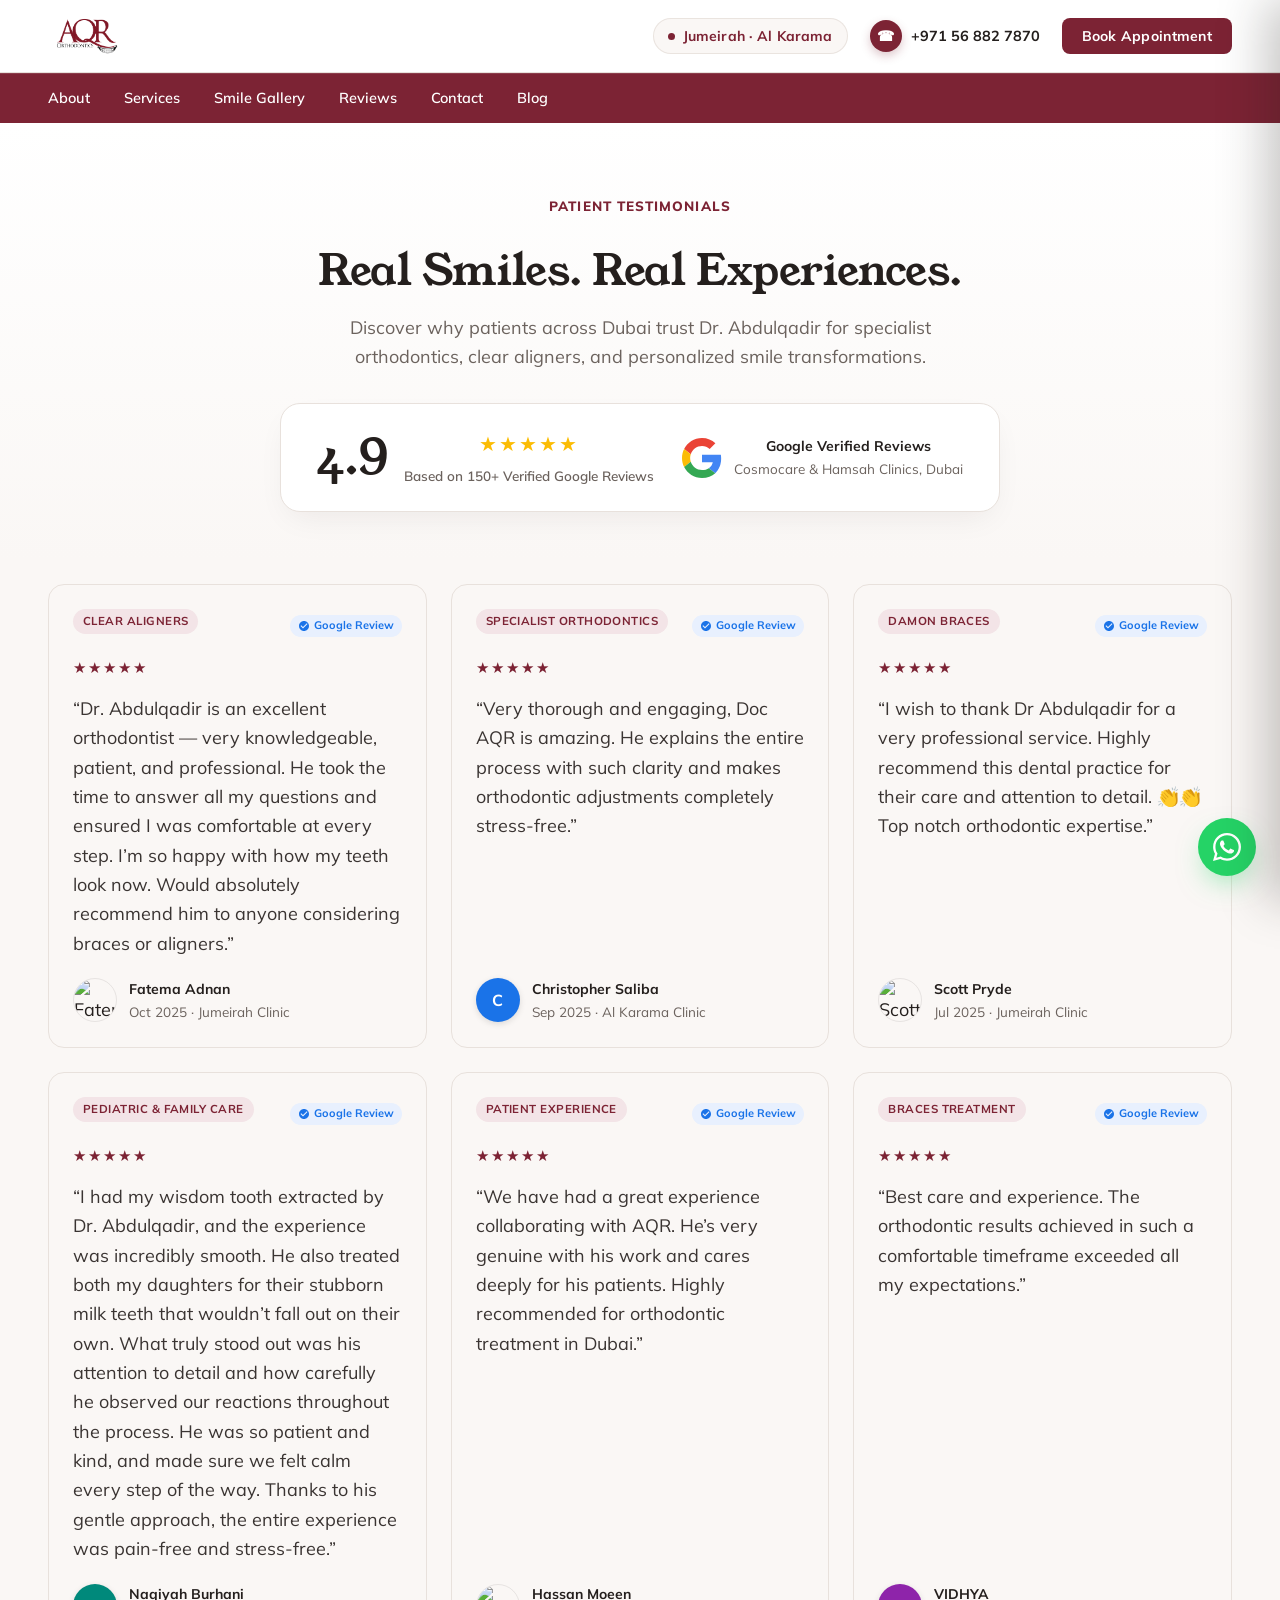
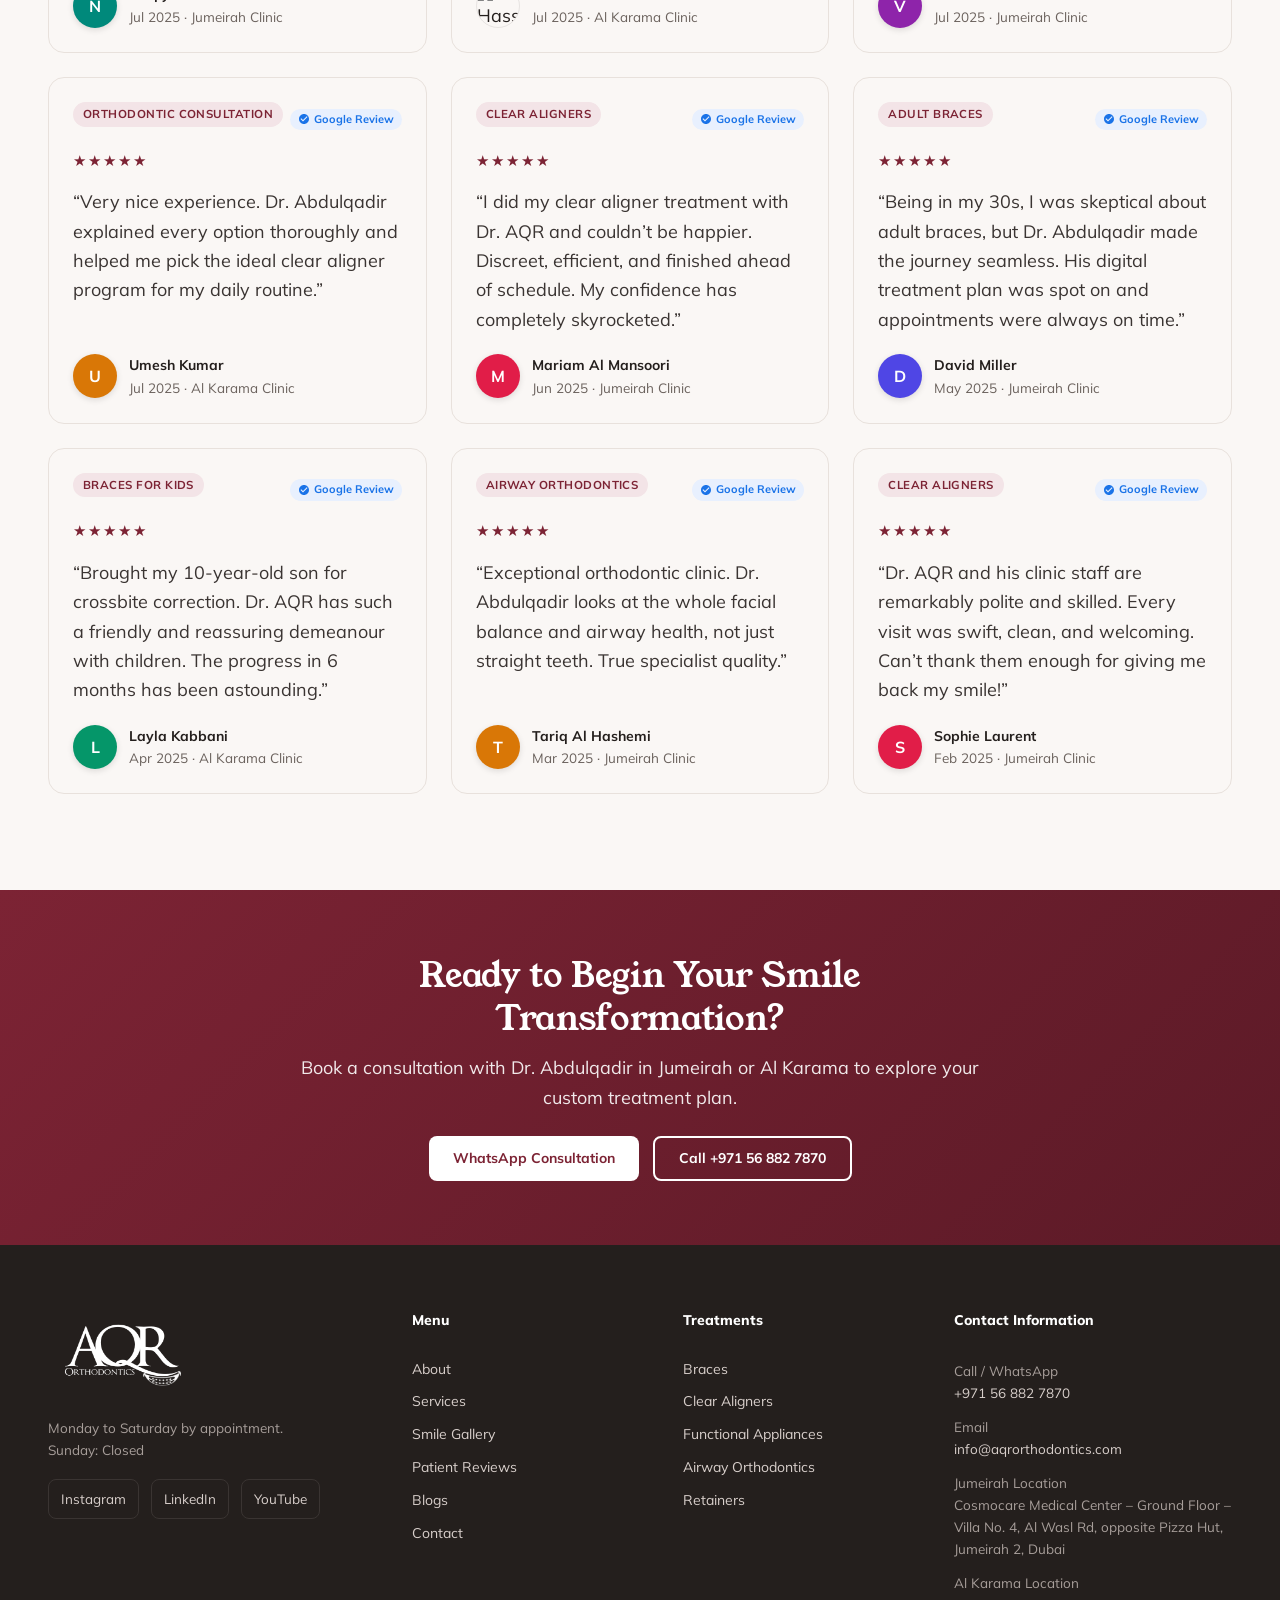
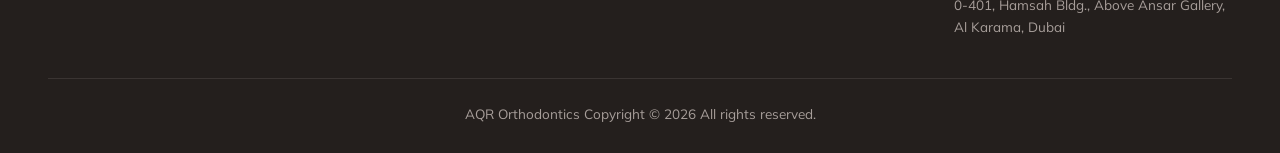
==== commit 731f30c4: "fix the header" ====
--- a/reviews.html
+++ b/reviews.html
@@ -16,62 +16,52 @@
     href="https://fonts.googleapis.com/css2?family=Mulish:ital,wght@0,300..900;1,300..900&amp;family=Young+Serif&amp;display=swap"
     rel="stylesheet">
 
-  <link rel="stylesheet" href="css/styles.css">
+  <link rel="stylesheet" href="css/styles.css?v=67">
 </head>
 
 <body>
 
   <!-- =========================================================
-     TOP CONSULTATION ANNOUNCEMENT BAR
+     SITE HEADER & NAVIGATION
 ========================================================= -->
-  <aside class="topbar" aria-label="Announcement">
-    <div class="topbar__inner">
-      <span class="topbar__text">Complimentary Specialist Orthodontic Consultation in Jumeirah &amp; Al Karama</span>
-      <a href="https://api.whatsapp.com/send/?phone=971568827870&amp;text=Hi+AQR!+I+want+to+book+a+consultation&amp;type=phone_number&amp;app_absent=0"
-        class="topbar__cta" target="_blank" rel="noopener">Book on WhatsApp &rarr;</a>
+  <header class="site-header" id="site-header">
+    <div class="topbar">
+      <a href="index.html" class="topbar__logo" aria-label="AQR Orthodontics home">
+        <img src="assets/aqr-logo.png" alt="AQR Orthodontics logo" width="120" height="80">
+      </a>
+      <div class="topbar__right">
+        <div class="topbar__location">
+          <span class="dot" aria-hidden="true"></span>
+          <span>Jumeirah &middot; Al Karama</span>
+        </div>
+        <a href="tel:+971568827870" class="topbar__phone">
+          <span class="topbar__phone-icon" aria-hidden="true">&#9742;</span>
+          <span>+971 56 882 7870</span>
+        </a>
+        <a href="https://aqrorthodontics.com/contact/" class="btn btn--maroon topbar__cta">Book Appointment</a>
+
+        <!-- Hamburger Button (Tablet & Mobile) -->
+        <button type="button" class="nav-toggle" id="nav-toggle" aria-label="Toggle navigation menu"
+          aria-expanded="false" aria-controls="mobile-drawer">
+          <span class="nav-toggle__bar"></span>
+          <span class="nav-toggle__bar"></span>
+          <span class="nav-toggle__bar"></span>
+        </button>
+      </div>
     </div>
-  </aside>
-
-  <!-- =========================================================
-     HEADER &amp; NAVIGATION
-========================================================= -->
-  <header class="site-header">
-    <a href="index.html" class="logo" aria-label="AQR Orthodontics homepage">
-      <img src="assets/aqr-logo.png" alt="AQR Orthodontics" width="130" height="85">
-    </a>
-
-    <div class="header-right">
-      <div class="header-phone">
-        <svg viewBox="0 0 24 24" width="15" height="15" fill="none" stroke="currentColor" stroke-width="2"
-          stroke-linecap="round" stroke-linejoin="round" aria-hidden="true">
-          <path
-            d="M22 16.92v3a2 2 0 0 1-2.18 2 19.79 19.79 0 0 1-8.63-3.07 19.5 19.5 0 0 1-6-6 19.79 19.79 0 0 1-3.07-8.67A2 2 0 0 1 4.11 2h3a2 2 0 0 1 2 1.72 12.84 12.84 0 0 0 .7 2.81 2 2 0 0 1-.45 2.11L8.09 9.91a16 16 0 0 0 6 6l1.27-1.27a2 2 0 0 1 2.11-.45 12.84 12.84 0 0 0 2.81.7A2 2 0 0 1 22 16.92z" />
-        </svg>
-        <a href="tel:+971568827870">+971 56 882 7870</a>
-      </div>
-
-      <a href="https://api.whatsapp.com/send/?phone=971568827870&amp;text=Hi+AQR!+I+want+to+book+a+consultation&amp;type=phone_number&amp;app_absent=0"
-        class="btn btn--primary" target="_blank" rel="noopener">Book Consultation</a>
-
-      <button type="button" class="menu-toggle" id="menu-toggle" aria-label="Open navigation menu"
-        aria-controls="mobile-drawer" aria-expanded="false">
-        <span class="menu-toggle__bar"></span>
-        <span class="menu-toggle__bar"></span>
-        <span class="menu-toggle__bar"></span>
-      </button>
-    </div>
-
-    <!-- Desktop Main Navigation (No Reviews link per user specification) -->
+
+    <!-- Desktop Main Navigation -->
     <nav class="mainnav" id="desktop-nav" aria-label="Primary">
       <a href="index.html#about">About</a>
       <a href="index.html#services">Services</a>
       <a href="smile-gallery.html">Smile Gallery</a>
+      <a href="reviews.html">Reviews</a>
       <a href="index.html#contact">Contact</a>
       <a href="https://aqrorthodontics.com/orthondontic-blog/">Blog</a>
     </nav>
   </header>
 
-  <!-- Mobile &amp; Tablet Navigation Drawer &amp; Overlay -->
+  <!-- Mobile & Tablet Navigation Drawer & Overlay -->
   <div class="mobile-drawer-overlay" id="mobile-drawer-overlay" aria-hidden="true"></div>
   <aside class="mobile-drawer" id="mobile-drawer" aria-label="Mobile Navigation" aria-hidden="true">
     <div class="mobile-drawer__header">
@@ -89,32 +79,76 @@
 
     <div class="mobile-drawer__body">
       <nav class="mobile-drawer__nav" aria-label="Mobile primary navigation">
-        <a href="index.html#about" class="mobile-drawer__link">About Dr. AQR</a>
-        <a href="index.html#services" class="mobile-drawer__link">Treatments &amp; Services</a>
-        <a href="smile-gallery.html" class="mobile-drawer__link">Smile Gallery</a>
-        <a href="index.html#contact" class="mobile-drawer__link">Clinics &amp; Contact</a>
-        <a href="https://aqrorthodontics.com/orthondontic-blog/" class="mobile-drawer__link">Orthodontic Blog</a>
+        <a href="index.html#about" class="mobile-drawer__link">
+          <span>About Dr. AQR</span>
+          <svg class="mobile-drawer__arrow" viewBox="0 0 24 24" width="16" height="16" fill="none" stroke="currentColor"
+            stroke-width="2.2" stroke-linecap="round" stroke-linejoin="round">
+            <polyline points="9 18 15 12 9 6"></polyline>
+          </svg>
+        </a>
+        <a href="index.html#services" class="mobile-drawer__link">
+          <span>Services &amp; Treatments</span>
+          <svg class="mobile-drawer__arrow" viewBox="0 0 24 24" width="16" height="16" fill="none" stroke="currentColor"
+            stroke-width="2.2" stroke-linecap="round" stroke-linejoin="round">
+            <polyline points="9 18 15 12 9 6"></polyline>
+          </svg>
+        </a>
+        <a href="smile-gallery.html" class="mobile-drawer__link">
+          <span>Smile Gallery (Cases)</span>
+          <svg class="mobile-drawer__arrow" viewBox="0 0 24 24" width="16" height="16" fill="none" stroke="currentColor"
+            stroke-width="2.2" stroke-linecap="round" stroke-linejoin="round">
+            <polyline points="9 18 15 12 9 6"></polyline>
+          </svg>
+        </a>
+        <a href="reviews.html" class="mobile-drawer__link">
+          <span>Patient Reviews</span>
+          <svg class="mobile-drawer__arrow" viewBox="0 0 24 24" width="16" height="16" fill="none" stroke="currentColor"
+            stroke-width="2.2" stroke-linecap="round" stroke-linejoin="round">
+            <polyline points="9 18 15 12 9 6"></polyline>
+          </svg>
+        </a>
+        <a href="index.html#contact" class="mobile-drawer__link">
+          <span>Clinic Location &amp; Contact</span>
+          <svg class="mobile-drawer__arrow" viewBox="0 0 24 24" width="16" height="16" fill="none" stroke="currentColor"
+            stroke-width="2.2" stroke-linecap="round" stroke-linejoin="round">
+            <polyline points="9 18 15 12 9 6"></polyline>
+          </svg>
+        </a>
+        <a href="https://aqrorthodontics.com/orthondontic-blog/" class="mobile-drawer__link">
+          <span>Orthodontic Blog</span>
+          <svg class="mobile-drawer__arrow" viewBox="0 0 24 24" width="16" height="16" fill="none" stroke="currentColor"
+            stroke-width="2.2" stroke-linecap="round" stroke-linejoin="round">
+            <polyline points="9 18 15 12 9 6"></polyline>
+          </svg>
+        </a>
       </nav>
 
-      <div class="mobile-drawer__contact">
-        <div class="mobile-drawer__contact-item">
-          <span class="mobile-drawer__contact-label">Call or WhatsApp</span>
-          <a href="tel:+971568827870" class="mobile-drawer__contact-val">+971 56 882 7870</a>
+      <div class="mobile-drawer__footer">
+        <div class="mobile-drawer__location">
+          <span class="dot" aria-hidden="true"></span>
+          <span>Jumeirah &middot; Al Karama, Dubai</span>
         </div>
-        <div class="mobile-drawer__contact-item">
-          <span class="mobile-drawer__contact-label">Email Inquiries</span>
-          <a href="mailto:info@aqrorthodontics.com" class="mobile-drawer__contact-val">info@aqrorthodontics.com</a>
+        <a href="tel:+971568827870" class="mobile-drawer__phone">
+          <span class="topbar__phone-icon" aria-hidden="true">&#9742;</span>
+          <div>
+            <span class="mobile-drawer__phone-label">Direct Clinic Line</span>
+            <strong>+971 56 882 7870</strong>
+          </div>
+        </a>
+        <div class="mobile-drawer__ctas">
+          <a href="https://api.whatsapp.com/send/?phone=971568827870&text=Hi+AQR!+I+need+more+info+about+AQR&type=phone_number&app_absent=0"
+            target="_blank" rel="noopener" class="btn btn--whatsapp mobile-drawer__cta-whatsapp">
+            <span class="btn__icon" aria-hidden="true"><svg viewBox="0 0 448 512" width="18" height="18"
+                fill="currentColor">
+                <path
+                  d="M380.9 97.1C339 55.1 283.2 32 223.9 32c-122.4 0-222 99.6-222 222 0 39.1 10.2 77.3 29.6 111L0 480l117.7-30.9c32.4 17.7 68.9 27 106.1 27h.1c122.3 0 224.1-99.6 224.1-222 0-59.3-25.2-115-67.1-157zm-157 341.6c-33.2 0-65.7-8.9-94-25.7l-6.7-4-69.8 18.3L72 359.2l-4.4-7c-18.5-29.4-28.2-63.3-28.2-98.2 0-101.7 82.8-184.5 184.6-184.5 49.3 0 95.6 19.2 130.4 54.1 34.8 34.9 56.2 81.2 56.1 130.5 0 101.8-84.9 184.6-186.6 184.6zm101.2-138.2c-5.5-2.8-32.8-16.2-37.9-18-5.1-1.9-8.8-2.8-12.5 2.8-3.7 5.6-14.3 18-17.6 21.8-3.2 3.7-6.5 4.2-12 1.4-32.6-16.3-54-29.1-75.5-66-5.7-9.8 5.7-9.1 16.3-30.3 1.8-3.7.9-6.9-.5-9.7-1.4-2.8-12.5-30.1-17.1-41.2-4.5-10.8-9.1-9.3-12.5-9.5-3.2-.2-6.9-.2-10.6-.2-3.7 0-9.7 1.4-14.8 6.9-5.1 5.6-19.4 19-19.4 46.3 0 27.3 19.9 53.7 22.6 57.4 2.8 3.7 39.1 59.7 94.8 83.8 35.2 15.2 49 16.5 66.6 13.9 10.7-1.6 32.8-13.4 37.4-26.4 4.6-13 4.6-24.1 3.2-26.4-1.3-2.5-5-3.9-10.5-6.6z" />
+              </svg></span> Chat on WhatsApp
+          </a>
+          <a href="https://aqrorthodontics.com/contact/" class="btn btn--maroon mobile-drawer__cta-book">
+            Book Appointment
+          </a>
         </div>
-        <div class="mobile-drawer__contact-item">
-          <span class="mobile-drawer__contact-label">Clinic Locations</span>
-          <span class="mobile-drawer__contact-val">Jumeirah 2 &amp; Al Karama, Dubai</span>
-        </div>
-      </div>
-    </div>
-
-    <div class="mobile-drawer__footer">
-      <a href="https://api.whatsapp.com/send/?phone=971568827870&amp;text=Hi+AQR!+I+want+to+book+a+consultation&amp;type=phone_number&amp;app_absent=0"
-        class="btn btn--primary mobile-drawer__btn" target="_blank" rel="noopener">Book Consultation</a>
+      </div>
     </div>
   </aside>
 
@@ -483,7 +517,7 @@
 
   <!-- Mobile Drawer Toggle Script -->
   <script>
-    const menuToggle = document.getElementById('menu-toggle');
+    const navToggle = document.getElementById('nav-toggle');
     const drawerClose = document.getElementById('mobile-drawer-close');
     const drawerOverlay = document.getElementById('mobile-drawer-overlay');
     const drawer = document.getElementById('mobile-drawer');
@@ -491,18 +525,18 @@
     function openDrawer() {
       drawer.classList.add('is-open');
       drawerOverlay.classList.add('is-open');
-      menuToggle.setAttribute('aria-expanded', 'true');
+      navToggle.setAttribute('aria-expanded', 'true');
       document.body.style.overflow = 'hidden';
     }
 
     function closeDrawer() {
       drawer.classList.remove('is-open');
       drawerOverlay.classList.remove('is-open');
-      menuToggle.setAttribute('aria-expanded', 'false');
+      navToggle.setAttribute('aria-expanded', 'false');
       document.body.style.overflow = '';
     }
 
-    if (menuToggle) menuToggle.addEventListener('click', openDrawer);
+    if (navToggle) navToggle.addEventListener('click', openDrawer);
     if (drawerClose) drawerClose.addEventListener('click', closeDrawer);
     if (drawerOverlay) drawerOverlay.addEventListener('click', closeDrawer);
   </script>
--- a/css/styles.css
+++ b/css/styles.css
@@ -807,6 +807,7 @@
   color: #241F1D;
   width: 100%;
   padding: 24px 0;
+  padding-top: 10px;
   box-sizing: border-box;
   overflow-x: hidden;
   overflow-x: clip;
@@ -816,7 +817,7 @@
    Left column — copy
    -------------------------------------------------------------------------- */
 .hero__content {
-  padding: 24px 40px 24px 64px;
+  padding: 24px 35px 24px 64px;
   display: flex;
   flex-direction: column;
   justify-content: center;
@@ -893,7 +894,7 @@
    -------------------------------------------------------------------------- */
 .hero__media {
   position: relative;
-  padding: 16px 48px 16px 20px;
+  padding: 0 48px 16px 20px;
   display: flex;
   flex-direction: column;
   justify-content: center;
@@ -911,38 +912,39 @@
 }
 
 .hero-vslider {
-  --vslider-rows-visible: 3;
-  --vslider-gap: 12px;
-  --vslider-padding-y: 10px;
-  --vslider-viewport-height: 520px;
-  --vslider-row-height: calc((var(--vslider-viewport-height) - (2 * var(--vslider-padding-y)) - ((var(--vslider-rows-visible) - 1) * var(--vslider-gap))) / var(--vslider-rows-visible));
+  --vslider-viewport-height: 410px;
+  --vslider-card-width: 405px;
+  --vslider-card-height: 270px;
   display: flex;
   flex-direction: column;
-  gap: 10px;
+  gap: 8px;
   width: 100%;
-  max-width: 530px;
+  max-width: 450px;
   margin: 0 auto;
 }
 
 @media (min-width: 1366px) {
   .hero-vslider {
-    --vslider-viewport-height: 540px;
-    --vslider-gap: 12px;
-    max-width: 620px;
+    --vslider-viewport-height: 425px;
+    --vslider-card-width: 420px;
+    --vslider-card-height: 280px;
+    max-width: 470px;
   }
 }
 
 @media (min-width: 1536px) {
   .hero-vslider {
-    --vslider-viewport-height: 570px;
-    --vslider-gap: 12px;
-    max-width: 640px;
+    --vslider-viewport-height: 440px;
+    --vslider-card-width: 435px;
+    --vslider-card-height: 290px;
+    max-width: 490px;
   }
 }
 
 /* Header bar with title and counter */
 .vslider__header {
-  display: flex;
+  /* display: flex; */
+  display: none;
   align-items: center;
   justify-content: space-between;
   padding: 2px 4px;
@@ -999,78 +1001,97 @@
   user-select: none;
 }
 
-/* Top Section: Viewport for 3 image rows (Wireframe Upper Box) */
+/* Top Section: Viewport for layered card stack */
 .vslider__viewport {
   position: relative;
   width: 100%;
   height: var(--vslider-viewport-height);
   border-radius: 20px;
   overflow: hidden;
-  /* background: #1A1614; */
-  /* box-shadow: 0 16px 36px -12px rgba(36, 31, 29, 0.14), 0 0 0 1px rgba(124, 35, 52, 0.12); */
   outline: none;
-  padding: var(--vslider-padding-y) 12px;
+  padding: 0;
 }
 
 .vslider__viewport:focus-visible {
-  box-shadow: 0 16px 36px -12px rgba(36, 31, 29, 0.14), 0 0 0 2px #7C2334;
-}
-
-/* Vertical track containing all image rows */
+  box-shadow: 0 0 0 2px #7C2334;
+}
+
+/* Track containing all image rows */
 .vslider__track {
-  display: flex;
-  flex-direction: column;
-  gap: var(--vslider-gap);
+  position: relative;
   width: 100%;
-  position: relative;
-  transition: transform 0.55s cubic-bezier(0.22, 1, 0.36, 1);
-  will-change: transform;
-  padding-inline: 40px;
-}
-
-/* Individual Image Row (3 visible, center colored/forward, top & bottom B&W/behind) */
+  height: 100%;
+  padding-inline: 0;
+  display: block;
+}
+
+/* Individual Card (3:2 ratio) */
 .vslider__row {
-  position: relative;
-  height: var(--vslider-row-height);
-  flex: 0 0 var(--vslider-row-height);
+  position: absolute;
+  top: 50%;
+  left: 50%;
+  width: var(--vslider-card-width);
+  height: var(--vslider-card-height);
   aspect-ratio: 3 / 2;
-  border-radius: 14px;
+  border-radius: 18px;
   overflow: hidden;
   cursor: pointer;
   border: 2px solid transparent;
+  background: #241F1D;
   transition: transform 0.45s cubic-bezier(0.22, 1, 0.36, 1),
     box-shadow 0.45s cubic-bezier(0.22, 1, 0.36, 1),
     filter 0.45s ease,
     opacity 0.45s ease,
     border-color 0.45s ease;
-  background: #241F1D;
-  z-index: 1;
-}
-
-/* Top & Bottom: behind, black/white, scaled down */
-.vslider__row:not(.is-active) {
-  opacity: 0.55;
-  filter: grayscale(100%) brightness(0.75);
-  transform: scale(0.94);
-  z-index: 1;
-  border-color: rgba(255, 255, 255, 0.06);
-}
-
-.vslider__row:not(.is-active):hover {
-  opacity: 0.8;
-  filter: grayscale(40%) brightness(0.9);
-  transform: scale(0.97);
+  opacity: 0;
+  pointer-events: none;
+  transform: translate(-50%, -50%) scale(0.85);
+  z-index: 0;
+}
+
+/* TOP CARD (Previous): Behind center card, grayscale, clearly visible */
+.vslider__row.is-prev {
+  opacity: 0.7;
+  filter: grayscale(100%) brightness(0.8);
+  transform: translate(-50%, calc(-50% - 82px)) scale(0.92);
   z-index: 2;
-}
-
-/* Center card: coloured, placed forward, deep shadow */
+  pointer-events: auto;
+  border-color: rgba(255, 255, 255, 0.1);
+  box-shadow: 0 8px 22px rgba(0, 0, 0, 0.3);
+}
+
+.vslider__row.is-prev:hover {
+  opacity: 0.9;
+  filter: grayscale(35%) brightness(0.9);
+  transform: translate(-50%, calc(-50% - 86px)) scale(0.94);
+}
+
+/* BOTTOM CARD (Next): Behind center card, grayscale, clearly visible */
+.vslider__row.is-next {
+  opacity: 0.7;
+  filter: grayscale(100%) brightness(0.8);
+  transform: translate(-50%, calc(-50% + 82px)) scale(0.92);
+  z-index: 2;
+  pointer-events: auto;
+  border-color: rgba(255, 255, 255, 0.1);
+  box-shadow: 0 8px 22px rgba(0, 0, 0, 0.3);
+}
+
+.vslider__row.is-next:hover {
+  opacity: 0.9;
+  filter: grayscale(35%) brightness(0.9);
+  transform: translate(-50%, calc(-50% + 86px)) scale(0.94);
+}
+
+/* CENTER CARD (Active / In Focus): In front, full color, prominent shadow */
 .vslider__row.is-active {
   opacity: 1;
   filter: grayscale(0%) brightness(1);
+  transform: translate(-50%, -50%) scale(1.0);
   border-color: #7C2334;
-  box-shadow: 0 18px 42px -6px rgba(0, 0, 0, 0.65), 0 0 0 2px #7C2334;
-  transform: scale(1.04);
+  box-shadow: 0 18px 42px -6px rgba(0, 0, 0, 0.6), 0 0 0 2px #7C2334;
   z-index: 5;
+  pointer-events: auto;
 }
 
 .vslider__row-img {
@@ -1082,11 +1103,12 @@
   display: block;
   user-select: none;
   -webkit-user-drag: none;
+  border-radius: 16px;
   transition: transform 0.6s cubic-bezier(0.22, 1, 0.36, 1);
 }
 
-.vslider__row:hover .vslider__row-img {
-  transform: scale(1.04);
+.vslider__row.is-active:hover .vslider__row-img {
+  transform: scale(1.03);
 }
 
 .vslider__row-badge-pill {
@@ -1152,7 +1174,8 @@
   flex-direction: column;
   gap: 3px;
   transition: all 0.3s ease;
-  margin-inline: 35px;
+  width: var(--vslider-card-width);
+  margin: 6px auto 0;
 }
 
 .vslider__caption-box:hover {
@@ -2839,9 +2862,8 @@
   }
 
   .hero-vslider {
-    --vslider-viewport-height: 480px;
     --vslider-gap: 10px;
-    max-width: 490px;
+    max-width: 480px;
   }
 }
 
@@ -2881,9 +2903,8 @@
   }
 
   .hero-vslider {
-    --vslider-viewport-height: 460px;
     --vslider-gap: 8px;
-    max-width: 450px;
+    max-width: 440px;
   }
 
   .vslider__caption-title {
@@ -2997,6 +3018,9 @@
 
   /* Individual card: 1 per slide, with dark background & rounded corners */
   .vslider__row {
+    position: relative !important;
+    top: auto !important;
+    left: auto !important;
     flex: 0 0 calc(100vw - 64px) !important;
     max-width: 360px !important;
     width: calc(100vw - 64px) !important;
@@ -3016,6 +3040,17 @@
     cursor: pointer;
     user-select: none;
     -webkit-user-select: none;
+    pointer-events: auto !important;
+  }
+
+  .vslider__row.is-prev,
+  .vslider__row.is-next {
+    opacity: 1 !important;
+    filter: none !important;
+    transform: none !important;
+    position: relative !important;
+    top: auto !important;
+    left: auto !important;
   }
 
   /* Image inside card: fully shown without any cropping */
